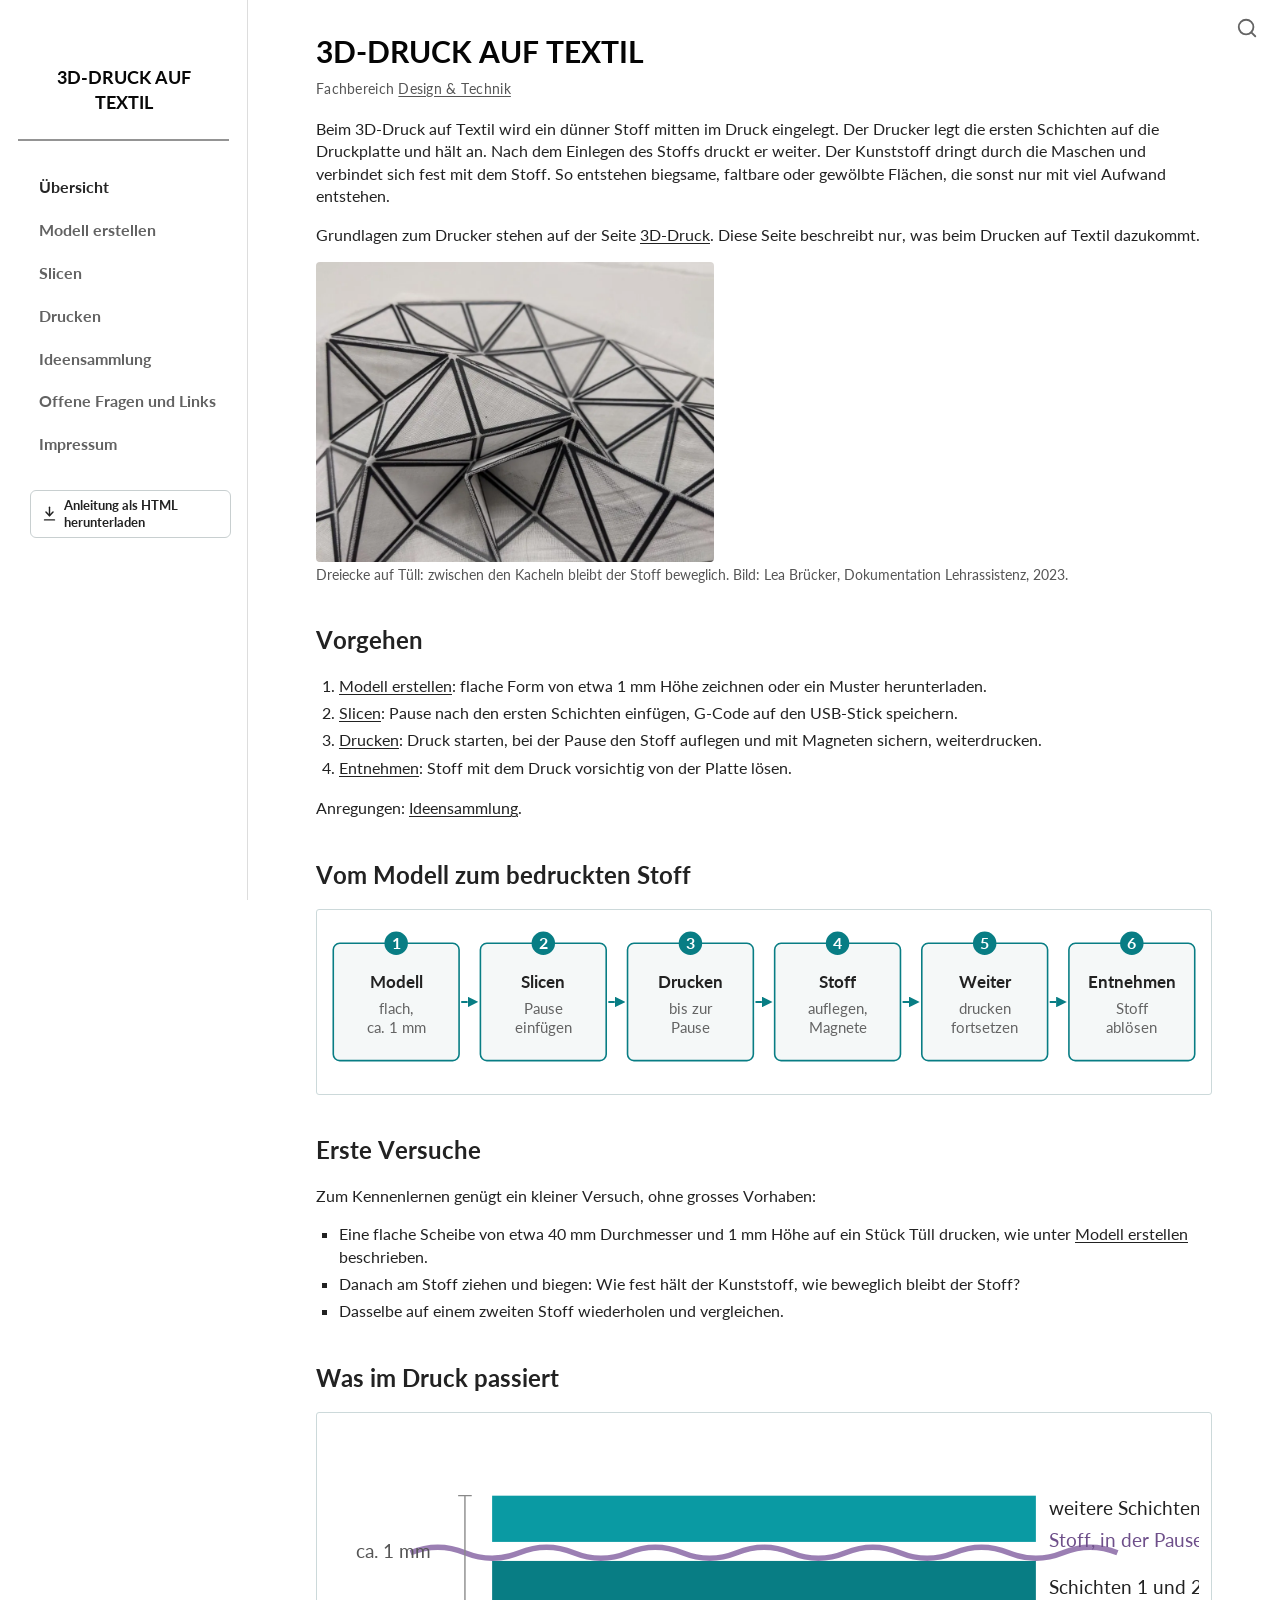
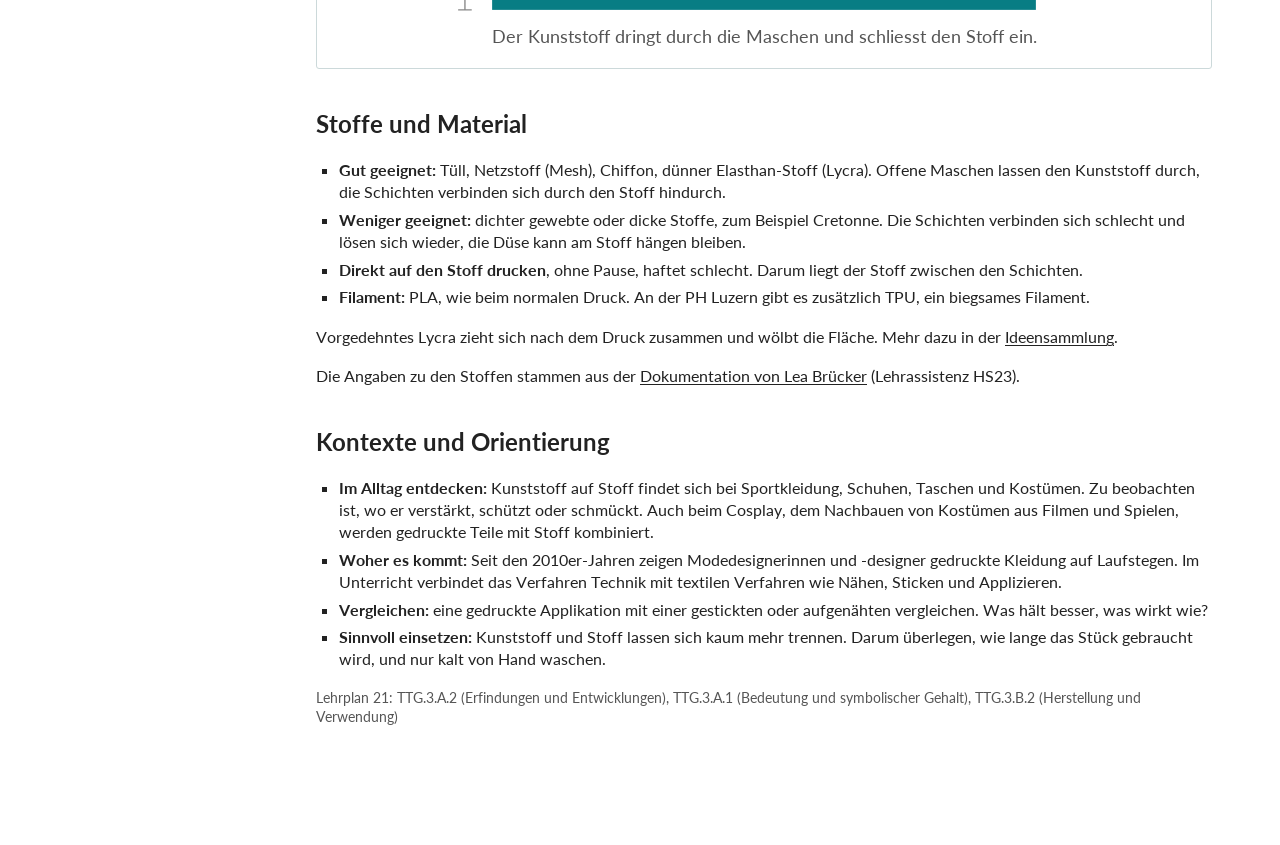
==== 3d-druck-textil.html @ 438ac4b8 "Begriffe nach Lehrplan 21 und Styleguide TTG Modellieren ist im Lehrplan ein Umformverfahren mit Ton" ====
<!DOCTYPE html>
<html lang="de-CH">
<head>
<meta charset="utf-8">
<meta name="viewport" content="width=device-width, initial-scale=1">
<title>3D-Druck auf Textil</title>
<link rel="icon" href="[data-uri]">
<style>@font-face{font-family:Lato;font-weight:400;font-style:normal;font-display:swap;src:url("[data-uri]") format("woff2")}
@font-face{font-family:Lato;font-weight:700 900;font-style:normal;font-display:swap;src:url("[data-uri]") format("woff2")}
/* 3D-Druck auf Textil - Gestaltung. Wird von build.py in 3d-druck-textil.html eingebettet. */

/* --- Grundlagen --- */
*, *::before, *::after { box-sizing: border-box; }
html {
  font-family: Lato, Arial, sans-serif;
  scroll-behavior: smooth;
}
body {
  margin: 0;
  font-size: 16px;
  line-height: 1.4;
  background: #fff;
  color: #222;
  display: flex;
  min-height: 100vh;
}
button { cursor: pointer; font: inherit; }
button, a, input { -webkit-tap-highlight-color: transparent; }
a:focus-visible, button:focus-visible, input:focus-visible,
pre:focus-visible, summary:focus-visible {
  outline: 2px solid #087d84;
  outline-offset: 4px;
}
[id] { scroll-margin-top: 24px; }
[hidden] { display: none !important; }

/* --- Navigation links --- */
.site-sidebar {
  width: 248px;
  flex: 0 0 248px;
  border-right: 1px solid #ddd;
  background: #fff;
  position: sticky;
  top: 0;
  align-self: flex-start;
  height: 100vh;
  overflow-y: auto;
}
.brand {
  margin: 0 18px;
  padding: 65px 10px 24px;
  border-bottom: 2px solid #949494;
  text-align: center;
}
.brand a {
  font-size: 18px;
  font-weight: 900;
  color: #080808;
  text-decoration: none;
}
.site-navigation { padding: 25px 24px 24px 39px; }
.site-navigation a {
  display: block;
  color: #626262;
  font-weight: 700;
  padding: 9px 0;
  text-decoration: none;
  line-height: 1.55;
}
.site-navigation a:hover { color: #000; }
.site-navigation a[aria-current='page'] { color: #252525; }

/* Unterseiten wie in der Vorlage eingerueckt */
.site-navigation a.sub { padding-left: 16px; }

/* Download der ganzen Anleitung, damit sie ohne Internet lesbar bleibt */
.download { padding: 0 16px 28px 30px; }
.download-link {
  display: inline-flex;
  align-items: center;
  gap: 6px;
  padding: 6px 10px;
  border: 1px solid #c8cfd0;
  border-radius: 6px;
  color: #222;
  font-size: 13px;
  font-weight: 700;
  line-height: 1.3;
  text-decoration: none;
}
.download-link svg { flex: none; }
.download-link:hover { border-color: #555; }

/* --- Hauptbereich --- */
.site-main { flex: 1; min-width: 0; }
.utility-bar { height: 0; position: relative; z-index: 10; }
.icon-button {
  display: flex;
  align-items: center;
  justify-content: center;
  border: 0;
  background: transparent;
  color: #646464;
  width: 42px;
  height: 42px;
}
.search-toggle { position: absolute; right: 12px; top: 7px; }
.mobile-menu { display: none; }
.bar-title { display: none; }
.article {
  max-width: 1280px;
  margin: 0 auto;
  padding: 33px 60px 80px;
}
.content-section { margin-bottom: 38px; }
.content-cell { min-width: 0; }
.content-cell + .content-cell { margin-top: 22px; }

/* --- Fliesstext --- */
.prose-content p { margin: 0 0 16px; line-height: 1.4; }
.prose-content p:last-child { margin-bottom: 0; }
.prose-content a {
  color: inherit;
  text-decoration: underline;
  text-underline-offset: 2px;
  overflow-wrap: anywhere;
}
.prose-content strong { font-weight: 700; }
.prose-content h1 {
  color: #050505;
  font-size: 30px;
  line-height: 1.25;
  font-weight: 900;
  text-transform: uppercase;
  margin: 0 0 20px;
}
.prose-content h1 a {
  font-size: 12px;
  display: inline-block;
  white-space: nowrap;
  vertical-align: baseline;
  letter-spacing: 0.02em;
  margin-left: 5px;
}
.prose-content h2 { font-size: 24px; font-weight: 700; margin: 26px 0 18px; }
.prose-content h3 { font-size: 20px; font-weight: 700; margin: 24px 0 16px; }
.prose-content ul { list-style: square; }
.prose-content ol { list-style: decimal; }
.prose-content ul, .prose-content ol { padding-left: 23px; margin: 8px 0 18px; }
.prose-content li { padding-left: 0; margin: 0 0 5px; }
.prose-content li p { margin: 0; }
.prose-content code { font-size: 0.94em; }
.prose-content dl { margin: 8px 0 18px; }
.prose-content dt { font-weight: 700; margin-top: 8px; }
.prose-content dd { margin: 2px 0 0; }
.prose-content br + br { display: none; }
.prose-content figure.gross { margin: 4px 0 18px; }
.prose-content figure.gross img { width: auto; max-width: 100%; max-height: 360px; border-radius: 4px; }
.prose-content figure.gross figcaption { font-size: 0.92em; margin-top: 6px; }
/* Beschriftete Fotos brauchen Breite, damit die Beschriftung lesbar bleibt */
.prose-content figure.gross.teile img { width: 100%; max-width: 640px; max-height: none; }
.prose-content figure.gross.hoch img { max-height: 560px; }
.begriffe { margin: 0 0 12px; }
.begriff { padding: 8px 0; border-top: 1px solid #e3e9ea; }
.begriff.mit-bild { display: grid; grid-template-columns: 120px 1fr; gap: 16px; align-items: center; }
.begriff img { width: auto; height: auto; max-width: 120px; max-height: 150px; justify-self: center; border-radius: 4px; }
.begriff strong { display: block; }
.bildquelle { font-size: 0.85em; color: #555; margin: 0 0 18px; }
.lp21 { font-size: 0.85em; color: #555; }
.prose-content figure.schritt { margin: 10px 0 8px; }
.prose-content figure.schritt img { width: auto; max-width: 100%; max-height: 300px; border-radius: 4px; }
.prose-content figure.schritt figcaption { font-size: 0.85em; color: #555; margin-top: 4px; }
.prose-content figure.anleitung img { width: 100%; max-height: none; }
.prose-content figure.bildpaar { display: grid; grid-template-columns: 1fr 1fr; gap: 12px; max-width: 640px; }
.prose-content figure.bildpaar img { width: 100%; height: 260px; max-height: none; object-fit: cover; }
.prose-content figure.bildpaar figcaption { grid-column: 1 / -1; }
.prose-content:has(h1) + * { margin-top: 20px; }
.content-section .prose-content { padding-inline: 8px; }

/* --- Bilder --- */
figure { margin: 0; }
figure img { display: block; width: 100%; height: auto; object-fit: contain; }
.image-gallery {
  display: grid;
  grid-template-columns: repeat(var(--columns), minmax(0, 1fr));
  gap: 20px;
  align-items: center;
}
.image-gallery .content-cell { margin: 0; }
.image-gallery figure img { max-height: 280px; }
.media-copy {
  display: grid;
  grid-template-columns: 1fr 2fr;
  gap: 24px;
  align-items: start;
}
.media-copy .content-cell + .content-cell { margin: 0; }
/* Verbindungen: kurze Beschriftungen mittig neben dem Bild */
.page-verbindungen .media-copy { align-items: center; }
.page-smart-textiles .media-copy:nth-child(2) img { max-width: 208px; }

/* --- Aufgaben (aufklappbar, natives details): sanfte Karten --- */
.lesson {
  border: 1px solid #dfdfdf;
  border-radius: 6px;
  margin: 12px 0;
  scroll-margin-top: 24px;
  transition: border-color 0.15s;
}
.lesson:hover { border-color: #087d84; }
.lesson:last-child { margin-bottom: 42px; }
.lesson-title {
  display: flex;
  align-items: center;
  gap: 12px;
  font: 700 21px/1.4 Lato, Arial, sans-serif;
  padding: 15px 20px;
  color: #090909;
  list-style: none;
}
.lesson-title::-webkit-details-marker { display: none; }
.lesson[open] > .lesson-title { border-bottom: 1px solid #ececec; }
.lesson-heading {
  display: flex;
  flex: 1;
  flex-wrap: wrap;
  align-items: center;
  gap: 8px 14px;
}
.lesson-icon {
  width: 20px;
  height: 20px;
  flex: none;
  color: #999;
  transition: transform 0.2s;
}
.lesson[open] > .lesson-title .lesson-icon { transform: rotate(180deg); }
.lesson-content { font-size: 16px; padding: 20px 20px 14px; }
.lesson-content p { margin-bottom: 16px; }
.lesson-content .content-cell { margin-top: 0; }
.lesson-content .content-cell + .content-cell { margin-top: 24px; }
.lesson-content figure { margin: 25px auto; max-width: 1050px; }

/* --- Suche --- */
.site-search {
  margin: 32px 60px;
  padding: 22px;
  border: 1px solid #b9b9b9;
  background: #fff;
}
.site-search label { display: block; font-weight: 700; margin-bottom: 10px; }
.site-search input {
  width: 100%;
  border: 1px solid #aaa;
  padding: 10px 12px;
  font: inherit;
}
.search-count {
  display: block;
  margin: 16px 0 5px;
  color: #666;
  font-size: 14px;
}
.site-search ul {
  list-style: none;
  padding: 0;
  margin: 0;
  max-height: 50vh;
  overflow: auto;
}
.site-search li a {
  display: flex;
  flex-direction: column;
  gap: 3px;
  padding: 12px 0;
  text-decoration: none;
  color: inherit;
  border-bottom: 1px solid #e1e1e1;
}
.site-search li strong { font-weight: 700; }
.site-search li span { font-size: 14px; color: #666; }

/* --- Video --- */
.video-block {
  aspect-ratio: 16/9;
  width: min(100%, 760px);
  border-radius: 6px;
  overflow: hidden;
}
.video-block iframe { width: 100%; height: 100%; border: 0; }
.video-load {
  display: flex;
  width: 100%;
  height: 100%;
  align-items: center;
  justify-content: center;
  flex-direction: column;
  gap: 14px;
  background: #fff;
  border: 1px solid #dfdfdf;
  border-radius: 6px;
  color: #646464;
  transition: border-color 0.15s;
}
.video-load:hover { border-color: #087d84; }
.video-load svg {
  box-sizing: content-box;
  width: 24px;
  height: 24px;
  padding: 18px;
  border-radius: 50%;
  background: #087d84;
  stroke: #fff;
  fill: #fff;
}
.video-load span { font-weight: 700; color: #222; }
.video-load small { color: #666; font-size: 14px; }
.video-load.mit-bild {
  background-image: linear-gradient(rgba(0, 0, 0, 0.45), rgba(0, 0, 0, 0.45)), var(--poster);
  background-size: cover;
  background-position: center;
  border-color: transparent;
}
.video-load.mit-bild span,
.video-load.mit-bild small { color: #fff; text-shadow: 0 1px 3px rgba(0, 0, 0, 0.8); }

/* --- Ablaufgrafik und Tabellen --- */
.diagram { overflow-x: auto; background: #fff; border: 1px solid #ccd9da; border-radius: 3px; padding: 12px; margin: 0 0 24px; }
.diagram svg { display: block; width: 100%; min-width: 600px; height: auto; }
.diagram:focus-visible { outline: 2px solid #087d84; outline-offset: 3px; }
.table-scroll { overflow-x: auto; margin: 8px 0 20px; }
.table-scroll:focus-visible { outline: 2px solid #087d84; outline-offset: 3px; }
.prose-content table { border-collapse: collapse; width: 100%; min-width: 620px; margin: 0; font-size: 15px; }
.prose-content th, .prose-content td { border: 1px solid #ccd9da; padding: 8px 10px; text-align: left; vertical-align: top; }
.prose-content th { background: #f5f8f8; }
.todo { background: #fff1b8; color: #4a3a00; padding: 1px 5px; border-radius: 3px; font-size: 0.94em; }

/* --- Regeln im Originalwortlaut: abgesetzter Kasten --- */
.regeln {
  margin: 8px 0 28px;
  padding: 22px 26px 16px;
  background: #f5f8f8;
  border: 1px solid #ccd9da;
  border-left: 6px solid #087d84;
  border-radius: 3px;
}
.regeln h2 { font-size: 20px; margin: 18px 0 8px; }
.regeln h2:first-child { margin-top: 0; }
.regeln ul { margin: 0 0 6px; }
.regeln li { margin-bottom: 9px; line-height: 1.5; }
/* Zeile unter der Startseiten-h1 (Fachbereich), ersetzt den Link in der Ueberschrift */
.prose-content .lead { font-size: 14px; color: #555; letter-spacing: 0.02em; margin: -12px 0 20px; }

/* --- Bebilderte Kurzanleitungen: ein Schritt aufs Mal --- */
.schritte { margin: 14px 0 26px; border: 1px solid #dde3e4; border-radius: 6px; overflow: hidden; background: #fff; }
.schritte-liste { list-style: none; margin: 0; padding: 0; }
.schritt-karte + .schritt-karte { border-top: 1px solid #dde3e4; }
.schritt-karte figure { display: flex; justify-content: center; background: #f2f2f2; }
.schritt-karte img { width: 100%; height: auto; max-height: 560px; object-fit: contain; }
.schritt-text { padding: 14px 18px 4px; min-height: 6.5em; line-height: 1.5; }
.schritt-text p { margin: 0 0 8px; }
.schritt-nr { color: #555; }
.schritt-nr strong { color: #222; }
.schritte kbd {
  display: inline-block;
  min-width: 1.7em;
  padding: 0 6px;
  font: 700 0.9em/1.55 Lato, Arial, sans-serif;
  text-align: center;
  color: #222;
  background: #fff;
  border: 1px solid #b5bdbe;
  border-bottom-width: 3px;
  border-radius: 5px;
  white-space: nowrap;
}
.schritte-steuerung { display: flex; align-items: center; gap: 8px; padding: 10px 12px; border-top: 1px solid #dde3e4; background: #f7f7f7; }
.schritte-steuerung button { min-height: 40px; padding: 6px 16px; border: 1px solid #aab3b4; border-radius: 6px; background: #fff; color: #222; font-weight: 700; }
.schritte-steuerung button:hover { border-color: #555; }
.schritte-steuerung button[aria-disabled='true'] { color: #8a8a8a; border-color: #d5d5d5; cursor: default; }
.schritte-punkte { flex: 1; display: flex; flex-wrap: wrap; justify-content: center; gap: 6px; }
.schritte-punkte i { width: 8px; height: 8px; border-radius: 50%; background: #c8cdce; }
.schritte-punkte i.aktiv { background: #222; }
.schritte .bildquelle { margin: 0; padding: 8px 12px 10px; border-top: 1px solid #dde3e4; }
@media (max-width: 480px) {
  .schritte-steuerung button { padding: 6px 11px; }
  /* «Schritt n von m» steht im Text, die Punkte haben hier keinen Platz */
  .schritte-punkte i { display: none; }
}

/* --- Sprungmarke --- */
.skip-link {
  position: fixed;
  top: -100px;
  left: 270px;
  z-index: 100;
  padding: 12px;
  background: #fff;
  border: 2px solid #087d84;
}
.skip-link:focus { top: 8px; }

/* --- Breite Bildschirme --- */
@media (min-width: 1600px) {
  .article { padding-left: 68px; padding-right: 68px; }
}
@media (max-width: 1000px) and (min-width: 768px) {
  .article { padding-left: 36px; padding-right: 36px; }
  .site-search { margin-left: 36px; margin-right: 36px; }
}

/* --- Mobil: Navigation als Overlay --- */
@media (max-width: 767px) {
  .site-sidebar {
    position: fixed;
    z-index: 40;
    left: 0;
    top: 0;
    transform: translateX(-100%);
    transition: transform 0.2s;
    box-shadow: 0 0 24px rgba(0, 0, 0, 0.18);
  }
  body.nav-open .site-sidebar { transform: none; }
  body.nav-open::after {
    content: '';
    position: fixed;
    inset: 0;
    z-index: 30;
    background: rgba(0, 0, 0, 0.35);
  }
  .utility-bar {
    height: 55px;
    position: sticky;
    top: 0;
    background: #fff;
    border-bottom: 1px solid #eee;
  }
  .mobile-menu { display: flex; position: absolute; left: 12px; top: 6px; }
  /* Seitenname in der Kopfleiste, damit man auf langen Seiten weiss, wo man ist */
  /* Angesprungene Abschnitte nicht unter der Kopfleiste verstecken */
  [id], .lesson { scroll-margin-top: 66px; }
  .bar-title { display: block; position: absolute; left: 62px; right: 62px; top: 0; line-height: 55px; text-align: center; font-weight: 700; color: #222; white-space: nowrap; overflow: hidden; text-overflow: ellipsis; }
  .article { padding: 20px 16px 48px; }
  .content-section { margin-bottom: 30px; }
  .content-section .prose-content { padding-inline: 0; }
  .prose-content h1 { font-size: 24px; margin-bottom: 14px; }
  .prose-content h2 { font-size: 21px; margin: 22px 0 12px; }
  .prose-content h3 { font-size: 18px; margin: 18px 0 10px; }
  .prose-content ul, .prose-content ol { padding-left: 20px; }
  .prose-content figure.schritt img { max-height: 220px; }
  .prose-content figure.gross img { max-height: 260px; }
  .begriff.mit-bild { grid-template-columns: 84px 1fr; gap: 12px; }
  .begriff img { max-width: 84px; max-height: 110px; }
  .lesson { margin: 8px 0; }
  .lesson:last-child { margin-bottom: 24px; }
  .lesson-title { font-size: 17px; padding: 12px 14px; }
  .lesson-content { padding: 14px 14px 10px; }
  .brand { padding-top: 36px; }
  .site-navigation { padding-top: 18px; }
  .image-gallery { grid-template-columns: repeat(2, minmax(0, 1fr)); gap: 16px; }
  .site-search { margin: 20px 22px; }
  .skip-link { left: 70px; }
}
@media (max-width: 600px) {
  .media-copy { grid-template-columns: 1fr; gap: 20px; }
  .media-copy img { max-width: 285px; }
  /* Tabellen auf dem Handy als gestapelte Karten statt seitlich scrollen */
  .table-scroll { overflow: visible; }
  .prose-content table, .prose-content tbody, .prose-content tr, .prose-content td, .prose-content tbody th { display: block; min-width: 0; width: auto; }
  .prose-content thead { display: none; }
  .prose-content tr { border: 1px solid #ccd9da; border-radius: 6px; margin-bottom: 10px; }
  .prose-content th, .prose-content td { border: 0; padding: 6px 12px; }
  .prose-content tbody th { background: #f5f8f8; border-radius: 6px 6px 0 0; }
  .prose-content td[data-label]::before { content: attr(data-label); display: block; font-size: 13px; font-weight: 700; color: #555; }
}

@media (prefers-reduced-motion: reduce) {
  html { scroll-behavior: auto; }
  *, *::before, *::after { animation: none !important; transition: none !important; }
}

/* --- Druck: alle Seiten hintereinander --- */
@media print {
  .site-sidebar, .utility-bar, .site-search,
  .skip-link { display: none !important; }
  .article { padding: 0; max-width: none; }
  .site-main { width: 100%; }
  .page[hidden] { display: block !important; }
  .lesson { break-inside: avoid; }
  .lesson-content { display: block !important; }
  .diagram svg { min-width: 0; }
  .prose-content table { min-width: 0; font-size: 12px; }
  .regeln { border: 1px solid #4a6b6e; border-left-width: 6px; }
  .schritt-karte[hidden] { display: block !important; }
  .schritt-karte { break-inside: avoid; }
  .schritte-steuerung { display: none !important; }
}

/* --- Beispielgalerie --- */
.galerie { display: grid; grid-template-columns: repeat(auto-fill, minmax(200px, 1fr)); gap: 20px; margin: 20px 0; }
.prose-content .galerie figure { margin: 0; }
.galerie img { width: 100%; height: auto; aspect-ratio: 1; object-fit: contain; background: #f3f3f3; border-radius: 4px; }
.galerie figcaption { font-size: 14px; color: #555; margin-top: 6px; }

/* --- Ideensammlung --- */
.prinzipien, .ideen { display: grid; grid-template-columns: repeat(auto-fill, minmax(230px, 1fr)); gap: 18px; margin: 4px 0 28px; }
.prinzip, .idee { border: 1px solid #dde3e4; border-radius: 6px; background: #fff; overflow: hidden; display: flex; flex-direction: column; }
.prinzip svg { display: block; width: 100%; height: auto; max-height: 190px; background: #f5f8f8; border-bottom: 1px solid #dde3e4; }
.prinzip .text, .idee .text { padding: 10px 14px 14px; }
.prinzip h3, .idee h3 { font-size: 1.02em; margin: 0 0 6px; }
.prinzip p, .idee p { margin: 0 0 8px; font-size: 0.95em; }
.idee img { display: block; width: 100%; height: auto; aspect-ratio: 4 / 3; object-fit: cover; border-bottom: 1px solid #dde3e4; }
.prose-content .steckbrief { list-style: none; margin: 0; padding: 0; display: flex; flex-wrap: wrap; gap: 5px; }
.prose-content .steckbrief li { font-size: 0.8em; background: #eef4f4; color: #2c4a4c; border-radius: 3px; padding: 2px 7px; margin: 0; }
.prose-content .steckbrief li::before { content: none; }
.themenfeld-hinweis { color: #555; font-size: 0.95em; margin: -6px 0 12px; }
.prose-content .idee .quelle { font-size: 0.72em; color: #666; margin: 4px 14px 0; line-height: 1.3; }
.prose-content .idee .quelle a { color: #555; }
</style>
</head>
<body>
<a href="#main" class="skip-link">Zum Inhalt springen</a>
<nav class="site-sidebar" aria-label="Hauptnavigation">
<div class="brand"><a href="#3d-druck-textil">3D-DRUCK AUF TEXTIL</a></div>
<div class="site-navigation"><a href="#3d-druck-textil">Übersicht</a><a href="#modell">Modell erstellen</a><a href="#slicen">Slicen</a><a href="#drucken">Drucken</a><a href="#ideen">Ideensammlung</a><a href="#fragen">Offene Fragen und Links</a><a href="#impressum">Impressum</a></div>
<div class="download"><a class="download-link" href="3d-druck-textil.html" download="3d-druck-textil.html"><svg class="" width="17" height="17" viewBox="0 0 24 24" fill="none" stroke="currentColor" stroke-width="2" stroke-linecap="round" stroke-linejoin="round" aria-hidden="true"><path d="M12 3v12"/><path d="m7 10 5 5 5-5"/><path d="M5 21h14"/></svg><span>Anleitung als HTML herunterladen</span></a></div>
</nav>
<div class="site-main">
<header class="utility-bar">
<button class="mobile-menu icon-button" aria-label="Navigation &ouml;ffnen"><svg class="" width="23" height="23" viewBox="0 0 24 24" fill="none" stroke="currentColor" stroke-width="2" stroke-linecap="round" stroke-linejoin="round" aria-hidden="true"><path d="M4 6h16M4 12h16M4 18h16"/></svg></button>
<span class="bar-title" aria-hidden="true"></span>
<button class="icon-button search-toggle" aria-label="Website durchsuchen" aria-expanded="false"><svg class="" width="22" height="22" viewBox="0 0 24 24" fill="none" stroke="currentColor" stroke-width="2" stroke-linecap="round" stroke-linejoin="round" aria-hidden="true"><circle cx="11" cy="11" r="8"/><path d="m21 21-4.3-4.3"/></svg></button>
</header>
<section class="site-search" aria-label="Website durchsuchen" hidden>
<label for="search-input">Website durchsuchen</label>
<input id="search-input" type="search" placeholder="Suchbegriff eingeben &hellip;">
<output class="search-count" hidden></output>
<ul hidden></ul>
</section>
<main id="main"><article class="page article page-3d-druck-textil" id="page-3d-druck-textil" data-slug="3d-druck-textil" data-label="Übersicht" data-page-title="3D-Druck auf Textil"><section class="content-section" id="kopf" data-title="" data-anchor="kopf"><div class="content-cell"><div class="prose-content"><h1>3D-Druck auf Textil</h1><p class="lead">Fachbereich <a href="https://sites.google.com/view/design-und-technik/home" rel="noopener noreferrer" target="_blank">Design &amp; Technik</a></p><p>Beim 3D-Druck auf Textil wird ein dünner Stoff mitten im Druck eingelegt. Der Drucker legt die ersten Schichten auf die Druckplatte und hält an. Nach dem Einlegen des Stoffs druckt er weiter. Der Kunststoff dringt durch die Maschen und verbindet sich fest mit dem Stoff. So entstehen biegsame, faltbare oder gewölbte Flächen, die sonst nur mit viel Aufwand entstehen.</p><p>Grundlagen zum Drucker stehen auf der Seite <a href="https://ljuokr.github.io/3d-druck/3d-druck.html" rel="noopener noreferrer" target="_blank">3D-Druck</a>. Diese Seite beschreibt nur, was beim Drucken auf Textil dazukommt.</p><figure class="schritt"><img src="[data-uri]" alt="Schwarze gedruckte Dreiecke auf weissem Tüll, die Fläche wölbt und faltet sich zwischen den Dreiecken" width="1000" height="754" loading="lazy"><figcaption>Dreiecke auf Tüll: zwischen den Kacheln bleibt der Stoff beweglich. Bild: Lea Brücker, Dokumentation Lehrassistenz, 2023.</figcaption></figure></div></div></section><section class="content-section" id="vorgehen" data-title="Vorgehen" data-anchor="vorgehen"><div class="content-cell"><div class="prose-content"><h2>Vorgehen</h2><ol><li><a href="#modell">Modell erstellen</a>: flache Form von etwa 1 mm Höhe zeichnen oder ein Muster herunterladen.</li><li><a href="#slicen">Slicen</a>: Pause nach den ersten Schichten einfügen, G-Code auf den USB-Stick speichern.</li><li><a href="#drucken">Drucken</a>: Druck starten, bei der Pause den Stoff auflegen und mit Magneten sichern, weiterdrucken.</li><li><a href="#drucken/entnehmen">Entnehmen</a>: Stoff mit dem Druck vorsichtig von der Platte lösen.</li></ol><p>Anregungen: <a href="#ideen">Ideensammlung</a>.</p></div></div></section><section class="content-section" id="ablauf" data-title="Vom Modell zum bedruckten Stoff" data-anchor="ablauf"><div class="content-cell"><div class="prose-content"><h2>Vom Modell zum bedruckten Stoff</h2><div class="diagram" tabindex="0" role="region" aria-label="Ablaufgrafik, bei Bedarf seitlich verschiebbar"><svg xmlns="http://www.w3.org/2000/svg" viewBox="0 0 816 150" role="img" aria-labelledby="ab-t ab-d" font-family="Lato, Arial, sans-serif" fill="#222"><title id="ab-t">Vom Modell zum bedruckten Stoff</title><desc id="ab-d">Schritt 1 flaches Modell erstellen. Schritt 2 slicen und eine Pause nach den ersten Schichten einfügen. Schritt 3 drucken bis zur Pause. Schritt 4 Stoff auflegen und mit Magneten sichern. Schritt 5 weiterdrucken. Schritt 6 entnehmen.</desc><defs><marker id="ab-p" viewBox="0 0 10 10" refX="0" refY="5" markerWidth="10" markerHeight="10" markerUnits="userSpaceOnUse" orient="auto"><path d="M0,0 L10,5 L0,10 z" fill="#087d84"/></marker></defs><rect x="4" y="20" width="118" height="110" rx="6" fill="#f5f8f8" stroke="#087d84" stroke-width="1.5"/><circle cx="63.0" cy="20" r="11" fill="#087d84"/><text x="63.0" y="25" font-size="15" font-weight="bold" fill="#fff" text-anchor="middle">1</text><text x="63.0" y="62" font-size="16" font-weight="bold" text-anchor="middle">Modell</text><text x="63.0" y="86" font-size="14" fill="#646464" text-anchor="middle">flach,</text><text x="63.0" y="104" font-size="14" fill="#646464" text-anchor="middle">ca. 1 mm</text><path d="M124,75 L130,75" stroke="#087d84" stroke-width="2" marker-end="url(#ab-p)"/><rect x="142" y="20" width="118" height="110" rx="6" fill="#f5f8f8" stroke="#087d84" stroke-width="1.5"/><circle cx="201.0" cy="20" r="11" fill="#087d84"/><text x="201.0" y="25" font-size="15" font-weight="bold" fill="#fff" text-anchor="middle">2</text><text x="201.0" y="62" font-size="16" font-weight="bold" text-anchor="middle">Slicen</text><text x="201.0" y="86" font-size="14" fill="#646464" text-anchor="middle">Pause</text><text x="201.0" y="104" font-size="14" fill="#646464" text-anchor="middle">einfügen</text><path d="M262,75 L268,75" stroke="#087d84" stroke-width="2" marker-end="url(#ab-p)"/><rect x="280" y="20" width="118" height="110" rx="6" fill="#f5f8f8" stroke="#087d84" stroke-width="1.5"/><circle cx="339.0" cy="20" r="11" fill="#087d84"/><text x="339.0" y="25" font-size="15" font-weight="bold" fill="#fff" text-anchor="middle">3</text><text x="339.0" y="62" font-size="16" font-weight="bold" text-anchor="middle">Drucken</text><text x="339.0" y="86" font-size="14" fill="#646464" text-anchor="middle">bis zur</text><text x="339.0" y="104" font-size="14" fill="#646464" text-anchor="middle">Pause</text><path d="M400,75 L406,75" stroke="#087d84" stroke-width="2" marker-end="url(#ab-p)"/><rect x="418" y="20" width="118" height="110" rx="6" fill="#f5f8f8" stroke="#087d84" stroke-width="1.5"/><circle cx="477.0" cy="20" r="11" fill="#087d84"/><text x="477.0" y="25" font-size="15" font-weight="bold" fill="#fff" text-anchor="middle">4</text><text x="477.0" y="62" font-size="16" font-weight="bold" text-anchor="middle">Stoff</text><text x="477.0" y="86" font-size="14" fill="#646464" text-anchor="middle">auflegen,</text><text x="477.0" y="104" font-size="14" fill="#646464" text-anchor="middle">Magnete</text><path d="M538,75 L544,75" stroke="#087d84" stroke-width="2" marker-end="url(#ab-p)"/><rect x="556" y="20" width="118" height="110" rx="6" fill="#f5f8f8" stroke="#087d84" stroke-width="1.5"/><circle cx="615.0" cy="20" r="11" fill="#087d84"/><text x="615.0" y="25" font-size="15" font-weight="bold" fill="#fff" text-anchor="middle">5</text><text x="615.0" y="62" font-size="16" font-weight="bold" text-anchor="middle">Weiter</text><text x="615.0" y="86" font-size="14" fill="#646464" text-anchor="middle">drucken</text><text x="615.0" y="104" font-size="14" fill="#646464" text-anchor="middle">fortsetzen</text><path d="M676,75 L682,75" stroke="#087d84" stroke-width="2" marker-end="url(#ab-p)"/><rect x="694" y="20" width="118" height="110" rx="6" fill="#f5f8f8" stroke="#087d84" stroke-width="1.5"/><circle cx="753.0" cy="20" r="11" fill="#087d84"/><text x="753.0" y="25" font-size="15" font-weight="bold" fill="#fff" text-anchor="middle">6</text><text x="753.0" y="62" font-size="16" font-weight="bold" text-anchor="middle">Entnehmen</text><text x="753.0" y="86" font-size="14" fill="#646464" text-anchor="middle">Stoff</text><text x="753.0" y="104" font-size="14" fill="#646464" text-anchor="middle">ablösen</text></svg></div></div></div></section><section class="content-section" id="erste-versuche" data-title="Erste Versuche" data-anchor="erste-versuche"><div class="content-cell"><div class="prose-content"><h2>Erste Versuche</h2><p>Zum Kennenlernen genügt ein kleiner Versuch, ohne grosses Vorhaben:</p><ul><li>Eine flache Scheibe von etwa 40 mm Durchmesser und 1 mm Höhe auf ein Stück Tüll drucken, wie unter <a href="#modell">Modell erstellen</a> beschrieben.</li><li>Danach am Stoff ziehen und biegen: Wie fest hält der Kunststoff, wie beweglich bleibt der Stoff?</li><li>Dasselbe auf einem zweiten Stoff wiederholen und vergleichen.</li></ul></div></div></section><section class="content-section" id="prinzip" data-title="Was im Druck passiert" data-anchor="prinzip"><div class="content-cell"><div class="prose-content"><h2>Was im Druck passiert</h2><div class="diagram" tabindex="0" role="region" aria-label="Querschnitt, bei Bedarf seitlich verschiebbar"><svg xmlns="http://www.w3.org/2000/svg" viewBox="0 0 640 170" role="img" aria-labelledby="qs-t qs-d" font-family="Lato, Arial, sans-serif" fill="#222"><title id="qs-t">Stoff zwischen den Schichten</title><desc id="qs-d">Querschnitt durch einen Druck von 1 mm Höhe: unten zwei Schichten, dann die Pause, in der der Stoff aufgelegt wird, darüber die restlichen Schichten. Der Kunststoff dringt durch die Maschen und schliesst den Stoff ein.</desc>
<rect x="120" y="100" width="400" height="36" fill="#087d84"/><text x="530" y="124" font-size="14">Schichten 1 und 2</text>
<path d="M60,94 q20,-8 40,0 t40,0 t40,0 t40,0 t40,0 t40,0 t40,0 t40,0 t40,0 t40,0 t40,0 t40,0 t40,0" fill="none" stroke="#9b7fb3" stroke-width="4"/><text x="530" y="90" font-size="14" fill="#6e4f8a">Stoff, in der Pause aufgelegt</text>
<rect x="120" y="52" width="400" height="34" fill="#0a9aa3"/><text x="530" y="66" font-size="14">weitere Schichten</text>
<path d="M100,52 v84" stroke="#888" stroke-width="1"/><path d="M95,52 h10 M95,136 h10" stroke="#888"/><text x="20" y="98" font-size="14" fill="#555">ca. 1 mm</text>
<text x="120" y="160" font-size="13" fill="#555">Der Kunststoff dringt durch die Maschen und schliesst den Stoff ein.</text></svg></div></div></div></section><section class="content-section" id="material" data-title="Stoffe und Material" data-anchor="material"><div class="content-cell"><div class="prose-content"><h2>Stoffe und Material</h2><ul><li><strong>Gut geeignet:</strong> Tüll, Netzstoff (Mesh), Chiffon, dünner Elasthan-Stoff (Lycra). Offene Maschen lassen den Kunststoff durch, die Schichten verbinden sich durch den Stoff hindurch.</li><li><strong>Weniger geeignet:</strong> dichter gewebte oder dicke Stoffe, zum Beispiel Cretonne. Die Schichten verbinden sich schlecht und lösen sich wieder, die Düse kann am Stoff hängen bleiben.</li><li><strong>Direkt auf den Stoff drucken</strong>, ohne Pause, haftet schlecht. Darum liegt der Stoff zwischen den Schichten.</li><li><strong>Filament:</strong> PLA, wie beim normalen Druck. An der PH Luzern gibt es zusätzlich TPU, ein biegsames Filament.</li></ul><p>Vorgedehntes Lycra zieht sich nach dem Druck zusammen und wölbt die Fläche. Mehr dazu in der <a href="#ideen">Ideensammlung</a>.</p><p>Die Angaben zu den Stoffen stammen aus der <a href="https://drive.google.com/file/d/1qJZXGnQHLDoV__Qm8bweZ2Ga-LbctGaJ/view?usp=drive_link" rel="noopener noreferrer" target="_blank">Dokumentation von Lea Brücker</a> (Lehrassistenz HS23).</p></div></div></section><section class="content-section" id="kontext" data-title="Kontexte und Orientierung" data-anchor="kontext"><div class="content-cell"><div class="prose-content"><h2>Kontexte und Orientierung</h2><ul><li><strong>Im Alltag entdecken:</strong> Kunststoff auf Stoff findet sich bei Sportkleidung, Schuhen, Taschen und Kostümen. Zu beobachten ist, wo er verstärkt, schützt oder schmückt. Auch beim Cosplay, dem Nachbauen von Kostümen aus Filmen und Spielen, werden gedruckte Teile mit Stoff kombiniert.</li><li><strong>Woher es kommt:</strong> Seit den 2010er-Jahren zeigen Modedesignerinnen und -designer gedruckte Kleidung auf Laufstegen. Im Unterricht verbindet das Verfahren Technik mit textilen Verfahren wie Nähen, Sticken und Applizieren.</li><li><strong>Vergleichen:</strong> eine gedruckte Applikation mit einer gestickten oder aufgenähten vergleichen. Was hält besser, was wirkt wie?</li><li><strong>Sinnvoll einsetzen:</strong> Kunststoff und Stoff lassen sich kaum mehr trennen. Darum überlegen, wie lange das Stück gebraucht wird, und nur kalt von Hand waschen.</li></ul><p class="lp21">Lehrplan 21: TTG.3.A.2 (Erfindungen und Entwicklungen), TTG.3.A.1 (Bedeutung und symbolischer Gehalt), TTG.3.B.2 (Herstellung und Verwendung)</p></div></div></section></article><article class="page article page-modell" id="page-modell" data-slug="modell" data-label="Modell erstellen" data-page-title="Modell erstellen" hidden><section class="content-section" id="kopf-modell" data-title="" data-anchor="kopf-modell"><div class="content-cell"><div class="prose-content"><h1>Modell erstellen</h1><p>Für den Druck auf Textil genügen flache Formen. Wichtig ist die Höhe: etwa 1 mm, damit unter und über dem Stoff je einige Schichten liegen.</p></div></div></section><section class="content-section" id="tinkercad" data-title="Mit Tinkercad" data-anchor="tinkercad"><div class="content-cell"><div class="prose-content"><h2>Mit Tinkercad</h2><ol><li>In <a href="https://www.tinkercad.com/" rel="noopener noreferrer" target="_blank">Tinkercad</a> einen einfachen Körper von 1 mm Höhe und etwa 40 mm Durchmesser erstellen. Einstieg: <a href="https://www.tinkercad.com/learn" rel="noopener noreferrer" target="_blank">Tutorials</a> (die ersten 16 unter «3D-Entwürfe», je etwa 1 Minute, englisch) und die Seite <a href="https://ljuokr.github.io/3d-druck/3d-druck.html#modellieren" rel="noopener noreferrer" target="_blank">Modell erstellen</a> der 3D-Druck-Anleitung.</li><li>Über «Exportieren» als <strong>.STL</strong> speichern.</li></ol><figure class="schritt"><img src="[data-uri]" alt="Tinkercad: flacher blauer Achteck-Körper, die Höhe ist auf 1.00 mm eingestellt" width="900" height="432" loading="lazy"><figcaption>Flacher Körper in Tinkercad, Höhe 1 mm. Bild: Lea Brücker, Dokumentation Lehrassistenz, 2023.</figcaption></figure></div></div></section><section class="content-section" id="svg" data-title="Direkt aus einer Zeichnung" data-anchor="svg"><div class="content-cell"><div class="prose-content"><h2>Direkt aus einer Zeichnung</h2><p>Eine SVG-Datei lässt sich direkt in PrusaSlicer importieren, die Höhe wird dort festgelegt. Muster lassen sich so zum Beispiel im <a href="https://vektortool.app/" rel="noopener noreferrer" target="_blank">Vektortool</a> zeichnen.</p></div></div></section><section class="content-section" id="muster" data-title="Fertige Muster" data-anchor="muster"><div class="content-cell"><div class="prose-content"><h2>Fertige Muster</h2><p><a href="https://www.printables.com/model/650479-tessellation-patterns-on-fabric" rel="noopener noreferrer" target="_blank">Tessellation Patterns on Fabric</a> auf Printables: fertige STL-Dateien mit Kachelmustern für den Druck auf Stoff.</p></div></div></section></article><article class="page article page-slicen" id="page-slicen" data-slug="slicen" data-label="Slicen" data-page-title="Slicen" hidden><section class="content-section" id="kopf-slicen" data-title="" data-anchor="kopf-slicen"><div class="content-cell"><div class="prose-content"><h1>Slicen</h1><p>Damit der Stoff eingelegt werden kann, braucht der Druck eine Pause. Sie wird in PrusaSlicer eingefügt.</p></div></div></section><section class="content-section" id="installieren" data-title="PrusaSlicer einrichten" data-anchor="installieren"><div class="content-cell"><div class="prose-content"><h2>PrusaSlicer einrichten</h2><ol><li><a href="https://www.prusa3d.com/p/prusaslicer/" rel="noopener noreferrer" target="_blank">PrusaSlicer herunterladen</a> und installieren.</li><li>Beim ersten Start öffnet sich der Konfigurationsassistent. Dort den Drucker der eigenen Hochschule auswählen:<ul><li><strong>PHBern:</strong> Original Prusa MINI &amp; MINI+ Input Shaper, Düse 0,4 mm</li><li><strong>PH Luzern:</strong> Prusa CORE One, Düse 0,4 mm und 0,6 mm (beide hinzufügen)</li></ul></li><li>Als Filament «Generic PLA» wählen.</li></ol><p>Später lassen sich Drucker über «Konfiguration» › «Konfigurationsassistent» ergänzen.</p></div></div></section><section class="content-section" id="pause" data-title="Pause einfügen" data-anchor="pause"><div class="content-cell"><div class="prose-content"><h2>Pause einfügen</h2><ol><li>STL-Datei auf die Druckplatte ziehen oder über «Datei» › «Importieren» öffnen. Bei Bedarf die Grösse anpassen.</li><li>Prüfen: Drucker der eigenen Hochschule (PHBern: «Original Prusa MINI &amp; MINI+ Input Shaper», PH Luzern: CORE One mit der Düse vom Aufkleber), Filament «Generic PLA».</li><li>«Jetzt slicen» klicken. PrusaSlicer wechselt in die Vorschau.</li><li>Merkregel: nach der zweiten Schicht pausieren. Dazu den rechten Schichtregler auf die dritte Schicht ziehen, die Pause kommt vor dieser Schicht. Bei 0,20 mm Schichthöhe zeigt der Regler 0,60 mm, wie im Bild. Mit der 0,6-mm-Düse der CORE One sind die Schichten dicker: das Modell dann etwas höher machen, etwa 1,5 mm, damit über dem Stoff genug Schichten liegen.</li><li>Mit einem Rechtsklick auf das Plus beim Regler «Pause hinzufügen» wählen.</li><li>«G-Code exportieren» und auf den USB-Stick speichern.</li></ol><figure class="schritt"><img src="[data-uri]" alt="PrusaSlicer-Vorschau mit einem roten Achteck auf der Druckplatte, rechts der Schichtregler bei 0.60 mm, im Kontextmenü ist «Pause hinzufügen» markiert" width="900" height="807" loading="lazy"><figcaption>Rechtsklick am Schichtregler: «Pause hinzufügen». Bild: Lea Brücker, Dokumentation Lehrassistenz, 2023.</figcaption></figure></div></div></section><section class="content-section" id="infill" data-title="Muster mit Füllung und Umfängen" data-anchor="infill"><div class="content-cell"><div class="prose-content"><h2>Muster mit Füllung und Umfängen</h2><p>Aus derselben STL-Datei entstehen sehr unterschiedliche Flächen, je nachdem, wie Füllung und Umfänge eingestellt sind. Die Einstellungen stehen unter «Druckeinstellungen» › «Schichten und Umfänge».</p><ul><li>Damit die Füllung sichtbar wird, oben und unten 0 massive Schichten einstellen (horizontale Konturhüllen).</li><li>Füllmuster und Fülldichte verändern das Aussehen, zum Beispiel Dreiecke oder konzentrische Linien mit 15 %.</li><li>Die Anzahl Umfänge bestimmt, ob die Form einen festen Rand hat.</li></ul><figure class="schritt"><img src="[data-uri]" alt="PrusaSlicer, Horizontale Konturhüllen: massive Schichten oben 0 und unten 0" width="1280" height="235" loading="lazy"><figcaption>Massive Schichten oben und unten auf 0. Bild: Lea Brücker, Dokumentation Lehrassistenz, 2023.</figcaption></figure><figure class="schritt"><img src="[data-uri]" alt="Blaue Dreiecke auf Tüll in vier Varianten: voll gefüllt, nur Umfang, Dreiecksfüllung, konzentrische Füllung, darunter die Parameter" width="800" height="949" loading="lazy"><figcaption>Vier Varianten aus derselben Datei, darunter die Einstellungen. Bild: Lea Brücker, Dokumentation Lehrassistenz, 2023.</figcaption></figure></div></div></section></article><article class="page article page-drucken" id="page-drucken" data-slug="drucken" data-label="Drucken" data-page-title="Drucken" hidden><section class="content-section" id="kopf-drucken" data-title="" data-anchor="kopf-drucken"><div class="content-cell"><div class="prose-content"><h1>Drucken</h1><p>Gedruckt wird auf der Prusa MINI+ (PHBern) oder der Prusa CORE One (PH Luzern). An der CORE One zum Einlegen des Stoffs die Tür öffnen und danach wieder schliessen. Ablauf am Drucker. Allgemeines zum Drucken steht auf der Seite <a href="https://ljuokr.github.io/3d-druck/3d-druck.html#drucken" rel="noopener noreferrer" target="_blank">Drucken</a> der 3D-Druck-Anleitung.</p><figure class="schritt"><img src="[data-uri]" alt="Prusa MINI+ mit nummerierten Teilen, unter anderem 4 Drehknopf, 6 Hauptschalter, 7 USB-Anschluss, 16 Filamentspule" width="900" height="678" loading="lazy"><figcaption>Prusa MINI+: (4) Drehknopf, (6) Hauptschalter, (7) USB-Anschluss, (16) Filamentspule. Bild: Handbuch Prusa MINI+, S. 12, Prusa Research a.s.</figcaption></figure></div></div></section><details class="lesson" id="vorbereiten" data-title="1. Vorbereiten und starten" data-anchor="vorbereiten">
<summary class="lesson-title"><span class="lesson-heading"><span>1. Vorbereiten und starten</span></span><svg class="lesson-icon" width="20" height="20" viewBox="0 0 24 24" fill="none" stroke="currentColor" stroke-width="2" stroke-linecap="round" stroke-linejoin="round" aria-hidden="true"><path d="m6 9 6 6 6-6"/></svg></summary>
<div class="lesson-content"><div class="content-cell"><div class="prose-content"><ol><li>Drucker einschalten, Druckplatte kontrollieren, Filament prüfen.</li><li>Stoff vorbereiten: ein Stück, das rundum einige Zentimeter grösser ist als der Druck. Bei Lycra den Stoff vorher dehnen, falls sich die Fläche wölben soll. Gedehnten Stoff festzuhalten ist schwierig: Gedruckte Clips, die über die Kante der Druckplatte greifen, halten ihn.</li><li>USB-Stick einstecken, Datei wählen, Druck starten.</li></ol></div></div></div></details><details class="lesson" id="pause-druck" data-title="2. Stoff einlegen" data-anchor="pause-druck">
<summary class="lesson-title"><span class="lesson-heading"><span>2. Stoff einlegen</span></span><svg class="lesson-icon" width="20" height="20" viewBox="0 0 24 24" fill="none" stroke="currentColor" stroke-width="2" stroke-linecap="round" stroke-linejoin="round" aria-hidden="true"><path d="m6 9 6 6 6-6"/></svg></summary>
<div class="lesson-content"><div class="content-cell"><div class="prose-content"><ol><li>Der Drucker hält nach den ersten Schichten an und fährt den Druckkopf zur Seite.</li><li>Vorsicht: Düse und Druckplatte sind heiss. Die Düse nicht berühren, den Stoff nur am Rand anfassen.</li><li>Stoff glatt und straff über den Druck legen.</li><li>Mit Neodym-Magneten am Rand der Druckplatte sichern. Die Magnete ausserhalb der Druckfläche setzen, damit die Düse nicht anstösst. In der Volksschule setzt die Lehrperson die Magnete und zählt sie nach Gebrauch.</li><li>Am Drucker den Druck fortsetzen.</li></ol><figure class="schritt"><img src="[data-uri]" alt="Prusa MINI+ druckt rote Rautenmuster auf hellen Tüll, der Stoff ist mit Magneten auf der Platte gehalten, am Display der Hinweis Filament nach Gebrauch entladen" width="1000" height="670" loading="lazy"><figcaption>Tüll mit Magneten gesichert, der Druck läuft weiter. Bild: Lea Brücker, Dokumentation Lehrassistenz, 2023.</figcaption></figure></div></div></div></details><details class="lesson" id="entnehmen" data-title="3. Entnehmen" data-anchor="entnehmen">
<summary class="lesson-title"><span class="lesson-heading"><span>3. Entnehmen</span></span><svg class="lesson-icon" width="20" height="20" viewBox="0 0 24 24" fill="none" stroke="currentColor" stroke-width="2" stroke-linecap="round" stroke-linejoin="round" aria-hidden="true"><path d="m6 9 6 6 6-6"/></svg></summary>
<div class="lesson-content"><div class="content-cell"><div class="prose-content"><ol><li>Den Druck fertig laufen und die Druckplatte abkühlen lassen.</li><li>Magnete entfernen.</li><li>Druckblech abnehmen und leicht biegen, dann den Stoff mit dem Druck vorsichtig ablösen.</li></ol></div></div></div></details><details class="lesson" id="aufraeumen" data-title="4. Aufräumen" data-anchor="aufraeumen">
<summary class="lesson-title"><span class="lesson-heading"><span>4. Aufräumen</span></span><svg class="lesson-icon" width="20" height="20" viewBox="0 0 24 24" fill="none" stroke="currentColor" stroke-width="2" stroke-linecap="round" stroke-linejoin="round" aria-hidden="true"><path d="m6 9 6 6 6-6"/></svg></summary>
<div class="lesson-content"><div class="content-cell"><div class="prose-content"><ol><li>Magnete zurücklegen, Stoffreste entsorgen.</li><li>Filament nach Gebrauch entladen, wenn es am Drucker so angeschrieben ist.</li></ol></div></div></div></details><section class="content-section" id="tipps" data-title="Fehlerbehebung" data-anchor="tipps"><div class="content-cell"><div class="prose-content"><h2>Fehlerbehebung</h2><ul><li><strong>Stoff löst sich vom Druck:</strong> Maschen zu dicht oder zu wenige Schichten über dem Stoff. Offeneren Stoff verwenden oder das Modell etwas höher machen.</li><li><strong>Düse bleibt am Stoff hängen:</strong> Stoff zu dick oder nicht straff. Dünneren Stoff verwenden und straffer befestigen.</li><li><strong>Fläche wellt sich:</strong> Stoff war beim Einlegen nicht glatt. Stoff glatt auflegen und straff sichern.</li></ul></div></div></section></article><article class="page article page-ideen" id="page-ideen" data-slug="ideen" data-label="Ideensammlung" data-page-title="Ideensammlung 3D-Druck auf Textil" hidden><section class="content-section" id="kopf-ideen" data-title="" data-anchor="kopf-ideen"><div class="content-cell"><div class="prose-content"><h1>Ideensammlung</h1><p>Geordnet nach Themenfeldern des Lehrplans 21 (TTG), dazu eine Gruppe für Muster und Versuche. Der Steckbrief nennt Zyklus, ungefähren Aufwand und das Prinzip. Aufwand «kurz»: ein einfaches Teil ist in einer Doppellektion gestaltet und hergestellt. «Mittel»: braucht mehrere Doppellektionen, mehrere Teile oder Versuche. Ein Teil der Beispiele ist mit TPU gedruckt, einem biegsamen Filament, das es an der PH Luzern gibt. Mit PLA gelingen sie ebenfalls, werden aber steifer.</p><p>Die Ideen sind Ausgangspunkte für den eigenen Gestaltungs- bzw. Designprozess. Die Links unter den Bildern führen zur Dokumentation der jeweiligen Arbeit.</p><p><strong>Grundsatz:</strong> Der 3D-Drucker ergänzt den Unterricht im Textilen und Technischen Gestalten, er ist kein eigenes Kursthema. Im Zentrum steht die gestalterische Aufgabe. Die Maschine kommt dort zum Einsatz, wo sie ihr dient, oft zusammen mit handwerklichen Verfahren und anderen Materialien.</p></div></div></section><section class="content-section" id="prinzipien" data-title="Was der Druck auf Textil gut kann" data-anchor="prinzipien"><div class="content-cell"><div class="prose-content"><h2>Was der Druck auf Textil gut kann</h2><div class="prinzipien"><div class="prinzip" id="p-kacheln"><svg xmlns="http://www.w3.org/2000/svg" viewBox="0 0 260 150" role="img" aria-labelledby="p-kacheln-g-t p-kacheln-g-d" font-family="Lato, Arial, sans-serif" fill="#222"><title id="p-kacheln-g-t">Kacheln mit Abstand</title><desc id="p-kacheln-g-d">Oben flach: Kacheln mit schmalen Abständen auf einem Stoffstreifen. Unten derselbe Streifen, an den Abständen geknickt.</desc><rect x="30" y="34" width="34" height="10" fill="#087d84"/><rect x="72" y="34" width="34" height="10" fill="#087d84"/><rect x="114" y="34" width="34" height="10" fill="#087d84"/><rect x="156" y="34" width="34" height="10" fill="#087d84"/><rect x="198" y="34" width="34" height="10" fill="#087d84"/><path d="M24,46 h214" stroke="#9b7fb3" stroke-width="3"/><path d="M40,120 l34,-22 l8,0 l34,22 l8,0 l34,-22 l8,0 l34,22" fill="none" stroke="#087d84" stroke-width="9" stroke-linejoin="round"/><text x="30" y="140" font-size="12">im Abstand bleibt der Stoff beweglich</text></svg><div class="text"><h3>Kacheln mit Abstand</h3><p>Feste Kacheln mit schmalen Fugen ergeben eine Fläche, die sich biegen und falten lässt. Die Breite der Fuge bestimmt, wie weit sie sich knickt.</p></div></div><div class="prinzip" id="p-vordehnen"><svg xmlns="http://www.w3.org/2000/svg" viewBox="0 0 260 150" role="img" aria-labelledby="p-vordehnen-g-t p-vordehnen-g-d" font-family="Lato, Arial, sans-serif" fill="#222"><title id="p-vordehnen-g-t">Vordehnen</title><desc id="p-vordehnen-g-d">Links ein gedehnter Stoff mit Pfeilen nach aussen, rechts nach dem Loslassen eine gewölbte Kuppel.</desc><path d="M20,60 h100" stroke="#9b7fb3" stroke-width="3"/><rect x="45" y="50" width="50" height="8" fill="#087d84"/><path d="M28,72 l-12,0 m4,-4 l-4,4 l4,4 M112,72 l12,0 m-4,-4 l4,4 l-4,4" stroke="#555" stroke-width="2" fill="none"/><text x="34" y="96" font-size="12">gedehnt bedruckt</text><path d="M150,100 q50,-70 100,0" fill="none" stroke="#9b7fb3" stroke-width="3"/><path d="M168,80 q32,-40 64,0" fill="none" stroke="#087d84" stroke-width="7"/><text x="160" y="124" font-size="12">losgelassen: Wölbung</text></svg><div class="text"><h3>Vordehnen</h3><p>Wird elastischer Stoff (Lycra) gedehnt eingespannt und bedruckt, zieht er sich nach dem Lösen zusammen. Der Druck hält dagegen, die Fläche wölbt sich zur Schale oder rollt sich ein.</p></div></div><div class="prinzip" id="p-fuellung"><svg xmlns="http://www.w3.org/2000/svg" viewBox="0 0 260 150" role="img" aria-labelledby="p-fuellung-g-t p-fuellung-g-d" font-family="Lato, Arial, sans-serif" fill="#222"><title id="p-fuellung-g-t">Füllung als Muster</title><desc id="p-fuellung-g-d">Ein Dreieck, nur mit Umfang und sichtbarer Dreiecksfüllung, ohne massive Schichten oben und unten.</desc><path d="M130,20 L220,130 L40,130 Z" fill="none" stroke="#087d84" stroke-width="5"/><g stroke="#087d84" stroke-width="2"><path d="M70,110 h120 M85,92 h90 M100,74 h60 M70,110 L130,38 M190,110 L130,38 M100,130 L145,74 M160,130 L115,74"/></g></svg><div class="text"><h3>Füllung als Muster</h3><p>Ohne massive Schichten oben und unten bleibt die Füllung sichtbar. Füllmuster, Dichte und Umfänge werden so zu Gestaltungselementen (Form, Oberfläche).</p></div></div></div></div></div></section><section class="content-section" id="feld-mode" data-title="Mode/Bekleidung" data-anchor="feld-mode"><div class="content-cell"><div class="prose-content"><h2>Mode/Bekleidung</h2><div class="ideen"><article class="idee"><img src="[data-uri]" alt="Schwarze Sternornamente aus Kunststoff auf Tüll, gespannt in einem Holz-Stickrahmen" width="720" height="540" loading="lazy"><p class="quelle">Foto und Dokumentation: <a href="https://class.textile-academy.org/2026/ipek-kuscu/assignments/week06/" rel="noopener noreferrer" target="_blank">Ipek Kuscu</a>, Fabricademy, <span>CC BY-NC laut Quelle</span></p><div class="text"><h3>Ornamente, Schmuck und Applikationen</h3><p>Muster aus der eigenen Kultur oder Geschichte auf Tüll drucken. Ausgeschnitten und an eine Kette gehängt wird daraus Schmuck, aufgenäht eine Applikation auf Kleidung oder Taschen, im Stickrahmen ein Bild. Der Tüll bleibt zwischen den Linien fast unsichtbar. PLA wird ab etwa 55 °C weich: nur kalt von Hand waschen, nicht in den Tumbler, nicht bügeln.</p><p><strong>Aufgabe:</strong> Ein Muster entwerfen, das etwas über die eigene Familie, den Ort oder eine Tradition erzählt, und es als Schmuck oder Applikation tragen.</p><ul class="steckbrief" aria-label="Steckbrief"><li>Zyklus 2 und 3</li><li>Aufwand: kurz</li><li>Prinzip: Kacheln mit Abstand, Füllung als Muster</li></ul></div></article><article class="idee"><img src="[data-uri]" alt="Dichtes Feld beiger Schuppen aus Kunststoff auf schimmerndem Organza" width="720" height="540" loading="lazy"><p class="quelle">Foto und Dokumentation: <a href="https://class.textile-academy.org/2025/gabriella-arnadottir/assignments/week06/" rel="noopener noreferrer" target="_blank">Gabríella Kamí Árnadóttir</a>, Fabricademy, <span>CC BY-NC laut Quelle</span></p><div class="text"><h3>Schuppen für Kostüme</h3><p>Viele kleine Schuppen auf Organza oder Tüll ergeben eine bewegliche Fläche für Drachen, Fische oder Ritterrüstungen im Theater.</p><p><strong>Aufgabe:</strong> Für ein Kostüm eine Oberfläche entwickeln, die sich bewegt wie Haut oder Rüstung.</p><ul class="steckbrief" aria-label="Steckbrief"><li>Zyklus 2 und 3</li><li>Aufwand: mittel</li><li>Prinzip: Kacheln mit Abstand</li></ul></div></article></div></div></div></section><section class="content-section" id="feld-bau" data-title="Bau/Wohnbereich" data-anchor="feld-bau"><div class="content-cell"><div class="prose-content"><h2>Bau/Wohnbereich</h2><div class="ideen"><article class="idee"><img src="[data-uri]" alt="Blütenornament auf hautfarbenem Lycra, das sich zu einer flachen Schale gewölbt hat" width="720" height="540" loading="lazy"><p class="quelle">Foto und Dokumentation: <a href="https://class.textile-academy.org/2026/carlotta-premazzi/assignments/week06/" rel="noopener noreferrer" target="_blank">Carlotta Premazzi</a>, Fabricademy, <span>CC BY-NC laut Quelle</span></p><div class="text"><h3>Schale aus vorgedehntem Stoff</h3><p>Lycra gedehnt einspannen, ein Ornament aufdrucken, lösen: die Fläche wölbt sich von selbst zur Schale. Im Bild mit TPU gedruckt, mit PLA wird sie steifer.</p><p><strong>Aufgabe:</strong> Herausfinden, wie stark sich ein Stoff wölbt, und daraus ein Gefäss für Kleinigkeiten gestalten.</p><ul class="steckbrief" aria-label="Steckbrief"><li>Zyklus 3</li><li>Aufwand: mittel</li><li>Prinzip: Vordehnen</li></ul></div></article><article class="idee"><img src="[data-uri]" alt="Graue quadratische Kacheln auf Lycra, die Fläche hat sich plastisch zwischen den Kacheln zusammengezogen" width="720" height="540" loading="lazy"><p class="quelle">Foto und Dokumentation: <a href="https://class.textile-academy.org/2023/ieva-dautartaite/assignments/week07/" rel="noopener noreferrer" target="_blank">Ieva Marija Dautartaitė</a>, Fabricademy, <span>CC BY-NC laut Quelle</span></p><div class="text"><h3>Faltfläche</h3><p>Quadratische Kacheln auf vorgedehnten Stoff drucken: beim Lösen faltet sich die Fläche zwischen den Kacheln. Ausgangspunkt für Leuchten, Raumteiler oder Wandobjekte.</p><p><strong>Aufgabe:</strong> Eine Fläche entwickeln, die sich zusammenfalten lässt, zum Beispiel für eine Leuchte oder einen Raumteiler.</p><ul class="steckbrief" aria-label="Steckbrief"><li>Zyklus 3</li><li>Aufwand: mittel</li><li>Prinzip: Kacheln mit Abstand, Vordehnen</li></ul></div></article></div></div></div></section><section class="content-section" id="feld-experimente" data-title="Muster und Versuche" data-anchor="feld-experimente"><div class="content-cell"><div class="prose-content"><h2>Muster und Versuche</h2><div class="ideen"><article class="idee"><img src="[data-uri]" alt="Pinke Truchet-Kacheln, gedruckt auf weinroten Samt und auf Lycra" width="720" height="540" loading="lazy"><p class="quelle">Foto und Dokumentation: <a href="https://class.textile-academy.org/2020/loes.bogers/assignments/week08/" rel="noopener noreferrer" target="_blank">Loes Bogers</a>, Fabricademy, <span>CC BY-NC laut Quelle</span></p><div class="text"><h3>Musterkarte</h3><p>Truchet-Kacheln (einfache Kacheln, die sich gedreht zu immer neuen Mustern fügen) oder andere Rapportmuster auf verschiedene Stoffe und in verschiedenen Farben drucken und vergleichen. Mit wenigen Grundkacheln entstehen viele Muster. Die Musterkarte hilft bei der Wahl für das eigene Vorhaben.</p><p><strong>Aufgabe:</strong> Mit einer Musterkarte herausfinden, welches Muster sich am meisten biegt oder am besten wirkt.</p><ul class="steckbrief" aria-label="Steckbrief"><li>Zyklus 2 und 3</li><li>Aufwand: kurz</li><li>Prinzip: Füllung als Muster</li></ul></div></article></div></div></div></section><section class="content-section" id="weiter" data-title="Weitere Quellen" data-anchor="weiter"><div class="content-cell"><div class="prose-content"><h2>Weitere Quellen</h2><p>Anleitungen und Beispiele stehen unter <a href="#fragen/links">Offene Fragen und Links</a>.</p></div></div></section></article><article class="page article page-fragen" id="page-fragen" data-slug="fragen" data-label="Offene Fragen und Links" data-page-title="Offene Fragen und Links" hidden><section class="content-section" id="fragen" data-title="Offene Fragen" data-anchor="fragen"><div class="content-cell"><div class="prose-content"><h1>Offene Fragen und Links</h1><p>Zum Drucken auf Textil gibt es noch viel zu entdecken. Mögliche Fragen für eigene Versuche:</p><ul><li>Welche Druckeinstellungen eignen sich am besten?</li><li>Welche Stoffe eignen sich?</li><li>Welche Anwendungen gibt es für die entstandenen Flächen?</li><li>Lassen sich so Siebdrucksiebe herstellen?</li><li>Welche Origami-Strukturen oder Objekte lassen sich mit dem Verfahren umsetzen?</li></ul><h2>Versuche aus der Dokumentation</h2><p>Lea Brücker hat in ihrer <a href="https://drive.google.com/file/d/1qJZXGnQHLDoV__Qm8bweZ2Ga-LbctGaJ/view?usp=drive_link" rel="noopener noreferrer" target="_blank">Dokumentation</a> weitere Versuche beschrieben:</p><ul><li><strong>Einstieg:</strong> eine einfache Form in Tinkercad zeichnen und im Slicer nur Füllung und Umfänge verändern. So entstehen aus einem Modell ganz verschiedene Muster.</li><li><strong>Origami-Faltungen</strong> wie Miura-Ori: Die Flächen werden als flache Körper gezeichnet, die Faltlinien bleiben als Zwischenräume frei.</li><li><strong>Stoffe verbinden:</strong> mehrere Pausen setzen und zwischen zwei Stofflagen je eine Filamentschicht drucken. Mit jeder Stofflage wird das Druckbild unruhiger, die Höhe der Düse lässt sich während des Drucks nachstellen.</li><li><strong>Fäden statt Stoff:</strong> über die Druckplatte gespannte Fäden. Die Düse kann sie wegschieben, darum die Höhe der Düse deutlich anheben.</li></ul></div></div></section><section class="content-section" id="links" data-title="Links" data-anchor="links"><div class="content-cell"><div class="prose-content"><h2>Links</h2><ul><li><a href="https://blog.prusa3d.com/de/wie-man-t-shirts-bedruckt_55588/" rel="noopener noreferrer" target="_blank">Prusa: Wie man T-Shirts bedruckt</a> (deutsch): direkter Druck auf Textil mit Druckpause und Einstellungen</li><li><a href="https://www.instructables.com/How-to-3D-Print-on-Tulle-Fabric/" rel="noopener noreferrer" target="_blank">How to 3D Print on Tulle Fabric</a> (englisch): Schmuck auf Tüll, Schritt für Schritt</li><li><a href="https://class.textile-academy.org/2023/ieva-dautartaite/assignments/week07/" rel="noopener noreferrer" target="_blank">Ieva Marija Dautartaitė, Fabricademy</a> (englisch): Vergleich PLA und TPU auf Lycra und Tüll, Origami-Muster</li><li><a href="https://class.textile-academy.org/2026/carlotta-premazzi/assignments/week06/" rel="noopener noreferrer" target="_blank">Carlotta Premazzi, Fabricademy</a> (englisch): TPU auf vorgedehntem Lycra, gelungene und missglückte Versuche</li><li><a href="https://class.textile-academy.org/2026/claire-jouanchicot/assignments/week06/" rel="noopener noreferrer" target="_blank">Claire Jouanchicot, Fabricademy</a> (englisch): Pause in PrusaSlicer, Tüll mit Klammern gespannt, Moiré mit zwei Lagen</li><li><a href="https://fabacademy.org/2020/labs/kamplintfort/students/kais-alila/assignments/week18" rel="noopener noreferrer" target="_blank">Kais Alila, Fab Academy</a> (englisch): Drachenschuppen auf Tüll, Stopp nach zwei Schichten</li><li><a href="https://www.printables.com/model/650479-tessellation-patterns-on-fabric" rel="noopener noreferrer" target="_blank">Tessellation Patterns on Fabric</a> (Printables): fertige Kachelmuster als STL</li><li><a href="https://kaizen3dprints.com/" rel="noopener noreferrer" target="_blank">Kaizen 3D Prints</a></li></ul></div></div></section></article><article class="page article page-impressum" id="page-impressum" data-slug="impressum" data-label="Impressum" data-page-title="Impressum" hidden><section class="content-section" id="impressum" data-title="Impressum" data-anchor="impressum"><div class="content-cell"><div class="prose-content"><h1>Impressum</h1><p>Grundlage ist die <a href="https://drive.google.com/file/d/1qJZXGnQHLDoV__Qm8bweZ2Ga-LbctGaJ/view?usp=drive_link" rel="noopener noreferrer" target="_blank">Dokumentation von Lea Brücker</a> aus ihrer Lehrassistenz im Herbstsemester 2023. Sie hat die Grundlagenarbeit geleistet, die diese Seite erst möglich gemacht hat. Fragen und Rückmeldungen an <a href="mailto:lukas.jordi@phbern.ch">lukas.jordi@phbern.ch</a> (PHBern) oder <a href="mailto:lukas.jordi@phlu.ch">lukas.jordi@phlu.ch</a> (PH Luzern).</p><p>Lukas Jordi, in Co-Autorschaft mit Claude Opus 5.5 (KI-Modell von Anthropic). Stand Oktober 2026.</p><p><a href="https://creativecommons.org/licenses/by-nc-sa/4.0/deed.de" rel="license noopener noreferrer" target="_blank"><img src="[data-uri]" alt="Lizenz Creative Commons BY-NC-SA 4.0" width="134" height="47"></a></p><p>Die Seite steht unter der Lizenz Creative Commons BY-NC-SA 4.0. Ausgenommen sind Fotos Dritter, ihre Lizenz steht jeweils unter dem Bild.</p></div></div></section></article></main>
</div>
<script>
const pages = [...document.querySelectorAll('.page')];
const navLinks = [...document.querySelectorAll('.site-navigation a')];
const body = document.body;

function show(slug, anchor) {
  const page = pages.find(p => p.dataset.slug === slug) || pages[0];
  const changed = page.hidden;
  pages.forEach(p => { p.hidden = p !== page; });
  navLinks.forEach(a => a.setAttribute('aria-current', a.hash.slice(1).split('/')[0] === page.dataset.slug ? 'page' : 'false'));
  document.title = page.dataset.pageTitle;
  document.querySelector('.bar-title').textContent = page.dataset.label;
  body.classList.remove('nav-open');
  // Seitenwechsel springt direkt, sonst laufen zwei Smooth-Scrolls gegeneinander.
  if (!anchor) { window.scrollTo({ top: 0, behavior: 'instant' }); return; }
  const target = page.querySelector('#' + CSS.escape(anchor));
  if (!target) return;
  const lesson = target.closest('details');
  if (lesson) lesson.open = true;
  requestAnimationFrame(() => target.scrollIntoView({ block: 'start', behavior: changed ? 'instant' : 'smooth' }));
}

function route() {
  const [slug, anchor] = decodeURIComponent(location.hash.slice(1)).split('/');
  show(slug, anchor);
}
addEventListener('hashchange', route);
route();

// Navigation mobil
document.querySelector('.mobile-menu').onclick = () => body.classList.toggle('nav-open');

// Suche ueber die Abschnitte, die ohnehin schon im Dokument stehen
const search = document.querySelector('.site-search');
const field = document.getElementById('search-input');
const count = document.querySelector('.search-count');
const list = document.querySelector('.site-search ul');
const sections = pages.flatMap(p => [...p.querySelectorAll('[data-anchor]')].map(s => ({
  node: s, page: p, text: (s.dataset.title + ' ' + s.textContent).toLocaleLowerCase('de')
})));

document.querySelector('.search-toggle').onclick = function () {
  const open = search.hidden;
  search.hidden = !open;
  this.setAttribute('aria-expanded', open);
  this.setAttribute('aria-label', open ? 'Suche schliessen' : 'Website durchsuchen');
  this.innerHTML = open ? '<svg class="" width="22" height="22" viewBox="0 0 24 24" fill="none" stroke="currentColor" stroke-width="2" stroke-linecap="round" stroke-linejoin="round" aria-hidden="true"><path d="M18 6 6 18M6 6l12 12"/></svg>' : '<svg class="" width="22" height="22" viewBox="0 0 24 24" fill="none" stroke="currentColor" stroke-width="2" stroke-linecap="round" stroke-linejoin="round" aria-hidden="true"><circle cx="11" cy="11" r="8"/><path d="m21 21-4.3-4.3"/></svg>';
  if (open) field.focus();
};
field.oninput = () => {
  const term = field.value.toLocaleLowerCase('de').trim();
  count.hidden = list.hidden = !term;
  list.textContent = '';
  if (!term) return;
  const hits = sections.filter(s => s.text.includes(term));
  count.textContent = hits.length + ' Treffer';
  for (const hit of hits) {
    const li = document.createElement('li');
    const a = document.createElement('a');
    a.href = '#' + hit.page.dataset.slug + '/' + hit.node.dataset.anchor;
    a.innerHTML = '<strong></strong><span></span>';
    a.firstChild.textContent = hit.node.dataset.title || hit.page.dataset.pageTitle;
    a.lastChild.textContent = hit.page.dataset.label;
    a.onclick = () => { search.hidden = true; field.value = ''; };
    li.append(a);
    list.append(li);
  }
};
field.onkeydown = e => { if (e.key === 'Escape') document.querySelector('.search-toggle').click(); };

// Video erst auf Klick laden
document.addEventListener('click', e => {
  const button = e.target.closest('.video-load');
  if (!button) return;
  const frame = document.createElement('iframe');
  frame.src = button.dataset.src;
  frame.title = button.dataset.title;
  frame.allow = 'fullscreen';
  frame.allowFullscreen = true;
  button.replaceWith(frame);
});

// Bebilderte Kurzanleitungen: ein Schritt aufs Mal, von Hand oder abgespielt
document.querySelectorAll('.schritte').forEach(box => {
  const items = [...box.querySelectorAll('.schritt-karte')];
  const bar = box.querySelector('.schritte-steuerung');
  const back = bar.querySelector('.schritt-zurueck');
  const next = bar.querySelector('.schritt-weiter');
  const play = bar.querySelector('.schritt-abspielen');
  const dots = bar.querySelector('.schritte-punkte');
  dots.innerHTML = items.map(() => '<i></i>').join('');
  let cur = 0, timer = null;
  const go = i => {
    cur = (i + items.length) % items.length;
    items.forEach((li, k) => { li.hidden = k !== cur; });
    [...dots.children].forEach((d, k) => d.classList.toggle('aktiv', k === cur));
    back.setAttribute('aria-disabled', cur === 0);
    next.textContent = cur === items.length - 1 ? 'Von vorn' : 'Weiter';
  };
  const stop = () => { clearInterval(timer); timer = null; play.textContent = 'Abspielen'; };
  back.onclick = () => { stop(); if (cur > 0) go(cur - 1); };
  next.onclick = () => { stop(); go(cur + 1); };
  play.onclick = () => {
    if (timer) return stop();
    play.textContent = 'Anhalten';
    if (cur === items.length - 1) go(0);
    timer = setInterval(() => (cur === items.length - 1 ? stop() : go(cur + 1)), 3500);
  };
  box.addEventListener('keydown', e => {
    if (e.key === 'ArrowRight') next.click();
    if (e.key === 'ArrowLeft') back.click();
  });
  bar.hidden = false;
  go(0);
});

// Beim Drucken alles aufklappen
addEventListener('beforeprint', () => document.querySelectorAll('details').forEach(d => d.open = true));
</script>
</body>
</html>
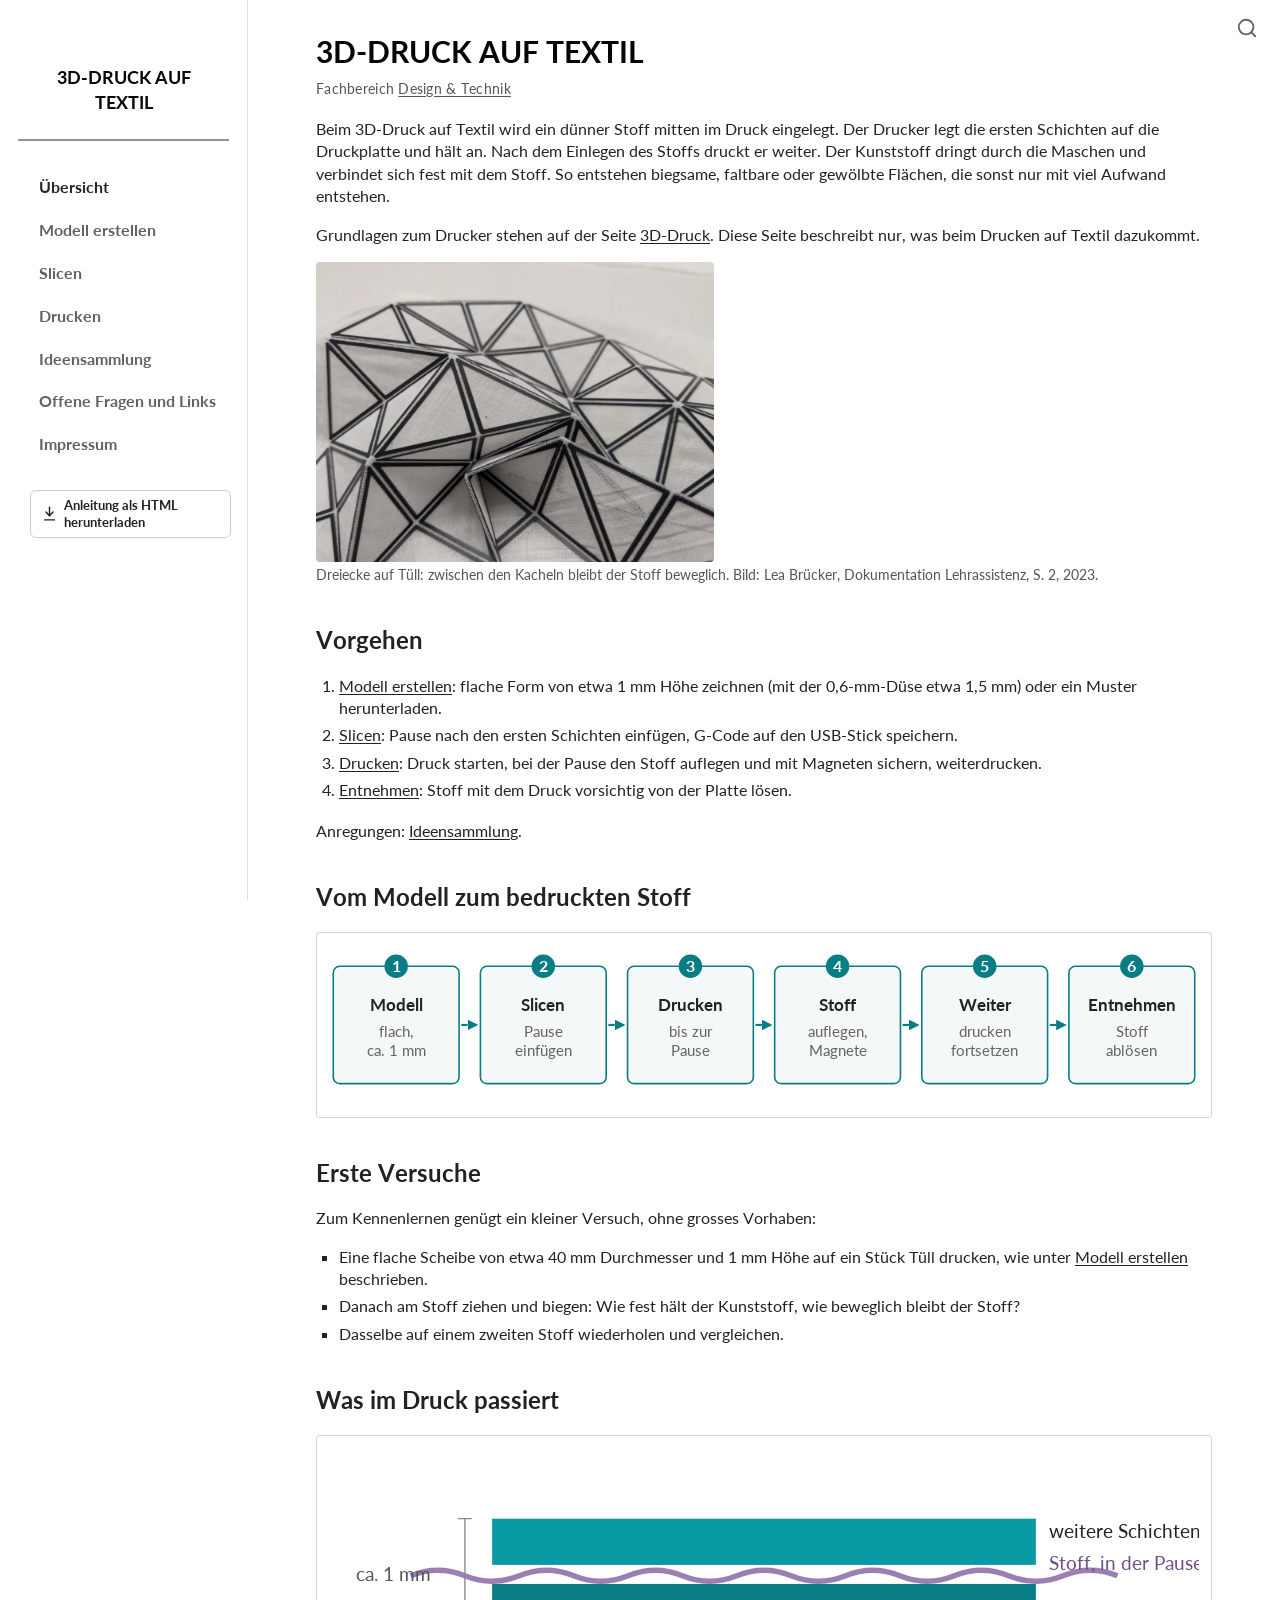
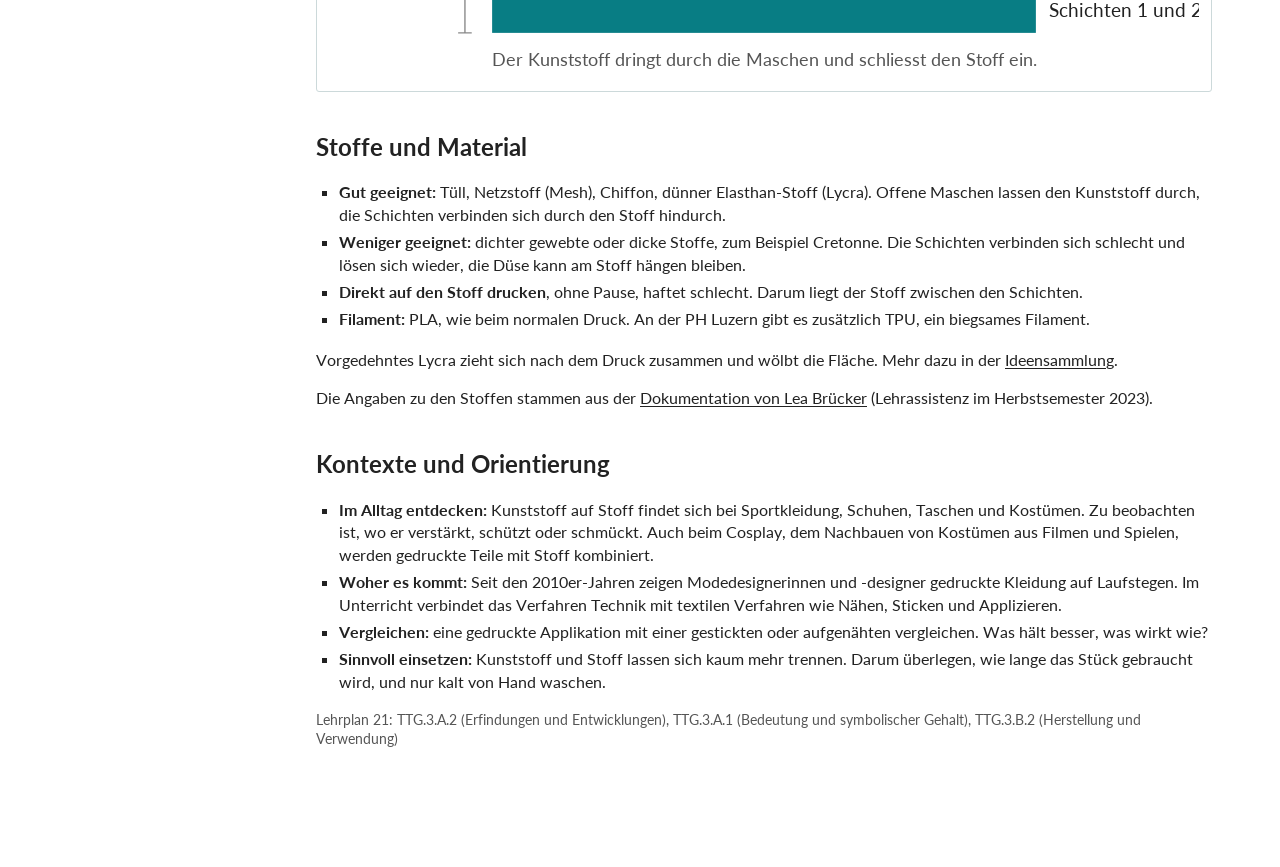
==== commit 90f676b2: "Empfehlungen der Stufen A und B des Lukas-Agents umgesetzt Belege ergänzt (PLA über 60 °C, FAT32 lau" ====
--- a/3d-druck-textil.html
+++ b/3d-druck-textil.html
@@ -5,8 +5,8 @@
 <meta name="viewport" content="width=device-width, initial-scale=1">
 <title>3D-Druck auf Textil</title>
 <link rel="icon" href="[data-uri]">
-<style>@font-face{font-family:Lato;font-weight:400;font-style:normal;font-display:swap;src:url("[data-uri]") format("woff2")}
-@font-face{font-family:Lato;font-weight:700 900;font-style:normal;font-display:swap;src:url("[data-uri]") format("woff2")}
+<style>@font-face{font-family:Lato;font-weight:400;font-style:normal;font-display:swap;src:url("[data-uri]") format("woff2")}
+@font-face{font-family:Lato;font-weight:700 900;font-style:normal;font-display:swap;src:url("[data-uri]") format("woff2")}
 /* 3D-Druck auf Textil - Gestaltung. Wird von build.py in 3d-druck-textil.html eingebettet. */
 
 /* --- Grundlagen --- */
@@ -537,20 +537,20 @@
 <output class="search-count" hidden></output>
 <ul hidden></ul>
 </section>
-<main id="main"><article class="page article page-3d-druck-textil" id="page-3d-druck-textil" data-slug="3d-druck-textil" data-label="Übersicht" data-page-title="3D-Druck auf Textil"><section class="content-section" id="kopf" data-title="" data-anchor="kopf"><div class="content-cell"><div class="prose-content"><h1>3D-Druck auf Textil</h1><p class="lead">Fachbereich <a href="https://sites.google.com/view/design-und-technik/home" rel="noopener noreferrer" target="_blank">Design &amp; Technik</a></p><p>Beim 3D-Druck auf Textil wird ein dünner Stoff mitten im Druck eingelegt. Der Drucker legt die ersten Schichten auf die Druckplatte und hält an. Nach dem Einlegen des Stoffs druckt er weiter. Der Kunststoff dringt durch die Maschen und verbindet sich fest mit dem Stoff. So entstehen biegsame, faltbare oder gewölbte Flächen, die sonst nur mit viel Aufwand entstehen.</p><p>Grundlagen zum Drucker stehen auf der Seite <a href="https://ljuokr.github.io/3d-druck/3d-druck.html" rel="noopener noreferrer" target="_blank">3D-Druck</a>. Diese Seite beschreibt nur, was beim Drucken auf Textil dazukommt.</p><figure class="schritt"><img src="[data-uri]" alt="Schwarze gedruckte Dreiecke auf weissem Tüll, die Fläche wölbt und faltet sich zwischen den Dreiecken" width="1000" height="754" loading="lazy"><figcaption>Dreiecke auf Tüll: zwischen den Kacheln bleibt der Stoff beweglich. Bild: Lea Brücker, Dokumentation Lehrassistenz, 2023.</figcaption></figure></div></div></section><section class="content-section" id="vorgehen" data-title="Vorgehen" data-anchor="vorgehen"><div class="content-cell"><div class="prose-content"><h2>Vorgehen</h2><ol><li><a href="#modell">Modell erstellen</a>: flache Form von etwa 1 mm Höhe zeichnen oder ein Muster herunterladen.</li><li><a href="#slicen">Slicen</a>: Pause nach den ersten Schichten einfügen, G-Code auf den USB-Stick speichern.</li><li><a href="#drucken">Drucken</a>: Druck starten, bei der Pause den Stoff auflegen und mit Magneten sichern, weiterdrucken.</li><li><a href="#drucken/entnehmen">Entnehmen</a>: Stoff mit dem Druck vorsichtig von der Platte lösen.</li></ol><p>Anregungen: <a href="#ideen">Ideensammlung</a>.</p></div></div></section><section class="content-section" id="ablauf" data-title="Vom Modell zum bedruckten Stoff" data-anchor="ablauf"><div class="content-cell"><div class="prose-content"><h2>Vom Modell zum bedruckten Stoff</h2><div class="diagram" tabindex="0" role="region" aria-label="Ablaufgrafik, bei Bedarf seitlich verschiebbar"><svg xmlns="http://www.w3.org/2000/svg" viewBox="0 0 816 150" role="img" aria-labelledby="ab-t ab-d" font-family="Lato, Arial, sans-serif" fill="#222"><title id="ab-t">Vom Modell zum bedruckten Stoff</title><desc id="ab-d">Schritt 1 flaches Modell erstellen. Schritt 2 slicen und eine Pause nach den ersten Schichten einfügen. Schritt 3 drucken bis zur Pause. Schritt 4 Stoff auflegen und mit Magneten sichern. Schritt 5 weiterdrucken. Schritt 6 entnehmen.</desc><defs><marker id="ab-p" viewBox="0 0 10 10" refX="0" refY="5" markerWidth="10" markerHeight="10" markerUnits="userSpaceOnUse" orient="auto"><path d="M0,0 L10,5 L0,10 z" fill="#087d84"/></marker></defs><rect x="4" y="20" width="118" height="110" rx="6" fill="#f5f8f8" stroke="#087d84" stroke-width="1.5"/><circle cx="63.0" cy="20" r="11" fill="#087d84"/><text x="63.0" y="25" font-size="15" font-weight="bold" fill="#fff" text-anchor="middle">1</text><text x="63.0" y="62" font-size="16" font-weight="bold" text-anchor="middle">Modell</text><text x="63.0" y="86" font-size="14" fill="#646464" text-anchor="middle">flach,</text><text x="63.0" y="104" font-size="14" fill="#646464" text-anchor="middle">ca. 1 mm</text><path d="M124,75 L130,75" stroke="#087d84" stroke-width="2" marker-end="url(#ab-p)"/><rect x="142" y="20" width="118" height="110" rx="6" fill="#f5f8f8" stroke="#087d84" stroke-width="1.5"/><circle cx="201.0" cy="20" r="11" fill="#087d84"/><text x="201.0" y="25" font-size="15" font-weight="bold" fill="#fff" text-anchor="middle">2</text><text x="201.0" y="62" font-size="16" font-weight="bold" text-anchor="middle">Slicen</text><text x="201.0" y="86" font-size="14" fill="#646464" text-anchor="middle">Pause</text><text x="201.0" y="104" font-size="14" fill="#646464" text-anchor="middle">einfügen</text><path d="M262,75 L268,75" stroke="#087d84" stroke-width="2" marker-end="url(#ab-p)"/><rect x="280" y="20" width="118" height="110" rx="6" fill="#f5f8f8" stroke="#087d84" stroke-width="1.5"/><circle cx="339.0" cy="20" r="11" fill="#087d84"/><text x="339.0" y="25" font-size="15" font-weight="bold" fill="#fff" text-anchor="middle">3</text><text x="339.0" y="62" font-size="16" font-weight="bold" text-anchor="middle">Drucken</text><text x="339.0" y="86" font-size="14" fill="#646464" text-anchor="middle">bis zur</text><text x="339.0" y="104" font-size="14" fill="#646464" text-anchor="middle">Pause</text><path d="M400,75 L406,75" stroke="#087d84" stroke-width="2" marker-end="url(#ab-p)"/><rect x="418" y="20" width="118" height="110" rx="6" fill="#f5f8f8" stroke="#087d84" stroke-width="1.5"/><circle cx="477.0" cy="20" r="11" fill="#087d84"/><text x="477.0" y="25" font-size="15" font-weight="bold" fill="#fff" text-anchor="middle">4</text><text x="477.0" y="62" font-size="16" font-weight="bold" text-anchor="middle">Stoff</text><text x="477.0" y="86" font-size="14" fill="#646464" text-anchor="middle">auflegen,</text><text x="477.0" y="104" font-size="14" fill="#646464" text-anchor="middle">Magnete</text><path d="M538,75 L544,75" stroke="#087d84" stroke-width="2" marker-end="url(#ab-p)"/><rect x="556" y="20" width="118" height="110" rx="6" fill="#f5f8f8" stroke="#087d84" stroke-width="1.5"/><circle cx="615.0" cy="20" r="11" fill="#087d84"/><text x="615.0" y="25" font-size="15" font-weight="bold" fill="#fff" text-anchor="middle">5</text><text x="615.0" y="62" font-size="16" font-weight="bold" text-anchor="middle">Weiter</text><text x="615.0" y="86" font-size="14" fill="#646464" text-anchor="middle">drucken</text><text x="615.0" y="104" font-size="14" fill="#646464" text-anchor="middle">fortsetzen</text><path d="M676,75 L682,75" stroke="#087d84" stroke-width="2" marker-end="url(#ab-p)"/><rect x="694" y="20" width="118" height="110" rx="6" fill="#f5f8f8" stroke="#087d84" stroke-width="1.5"/><circle cx="753.0" cy="20" r="11" fill="#087d84"/><text x="753.0" y="25" font-size="15" font-weight="bold" fill="#fff" text-anchor="middle">6</text><text x="753.0" y="62" font-size="16" font-weight="bold" text-anchor="middle">Entnehmen</text><text x="753.0" y="86" font-size="14" fill="#646464" text-anchor="middle">Stoff</text><text x="753.0" y="104" font-size="14" fill="#646464" text-anchor="middle">ablösen</text></svg></div></div></div></section><section class="content-section" id="erste-versuche" data-title="Erste Versuche" data-anchor="erste-versuche"><div class="content-cell"><div class="prose-content"><h2>Erste Versuche</h2><p>Zum Kennenlernen genügt ein kleiner Versuch, ohne grosses Vorhaben:</p><ul><li>Eine flache Scheibe von etwa 40 mm Durchmesser und 1 mm Höhe auf ein Stück Tüll drucken, wie unter <a href="#modell">Modell erstellen</a> beschrieben.</li><li>Danach am Stoff ziehen und biegen: Wie fest hält der Kunststoff, wie beweglich bleibt der Stoff?</li><li>Dasselbe auf einem zweiten Stoff wiederholen und vergleichen.</li></ul></div></div></section><section class="content-section" id="prinzip" data-title="Was im Druck passiert" data-anchor="prinzip"><div class="content-cell"><div class="prose-content"><h2>Was im Druck passiert</h2><div class="diagram" tabindex="0" role="region" aria-label="Querschnitt, bei Bedarf seitlich verschiebbar"><svg xmlns="http://www.w3.org/2000/svg" viewBox="0 0 640 170" role="img" aria-labelledby="qs-t qs-d" font-family="Lato, Arial, sans-serif" fill="#222"><title id="qs-t">Stoff zwischen den Schichten</title><desc id="qs-d">Querschnitt durch einen Druck von 1 mm Höhe: unten zwei Schichten, dann die Pause, in der der Stoff aufgelegt wird, darüber die restlichen Schichten. Der Kunststoff dringt durch die Maschen und schliesst den Stoff ein.</desc>
+<main id="main"><article class="page article page-3d-druck-textil" id="page-3d-druck-textil" data-slug="3d-druck-textil" data-label="Übersicht" data-page-title="3D-Druck auf Textil"><section class="content-section" id="kopf" data-title="" data-anchor="kopf"><div class="content-cell"><div class="prose-content"><h1>3D-Druck auf Textil</h1><p class="lead">Fachbereich <a href="https://sites.google.com/view/design-und-technik/home" rel="noopener noreferrer" target="_blank">Design &amp; Technik</a></p><p>Beim 3D-Druck auf Textil wird ein dünner Stoff mitten im Druck eingelegt. Der Drucker legt die ersten Schichten auf die Druckplatte und hält an. Nach dem Einlegen des Stoffs druckt er weiter. Der Kunststoff dringt durch die Maschen und verbindet sich fest mit dem Stoff. So entstehen biegsame, faltbare oder gewölbte Flächen, die sonst nur mit viel Aufwand entstehen.</p><p>Grundlagen zum Drucker stehen auf der Seite <a href="https://ljuokr.github.io/3d-druck/3d-druck.html" rel="noopener noreferrer" target="_blank">3D-Druck</a>. Diese Seite beschreibt nur, was beim Drucken auf Textil dazukommt.</p><figure class="schritt"><img src="[data-uri]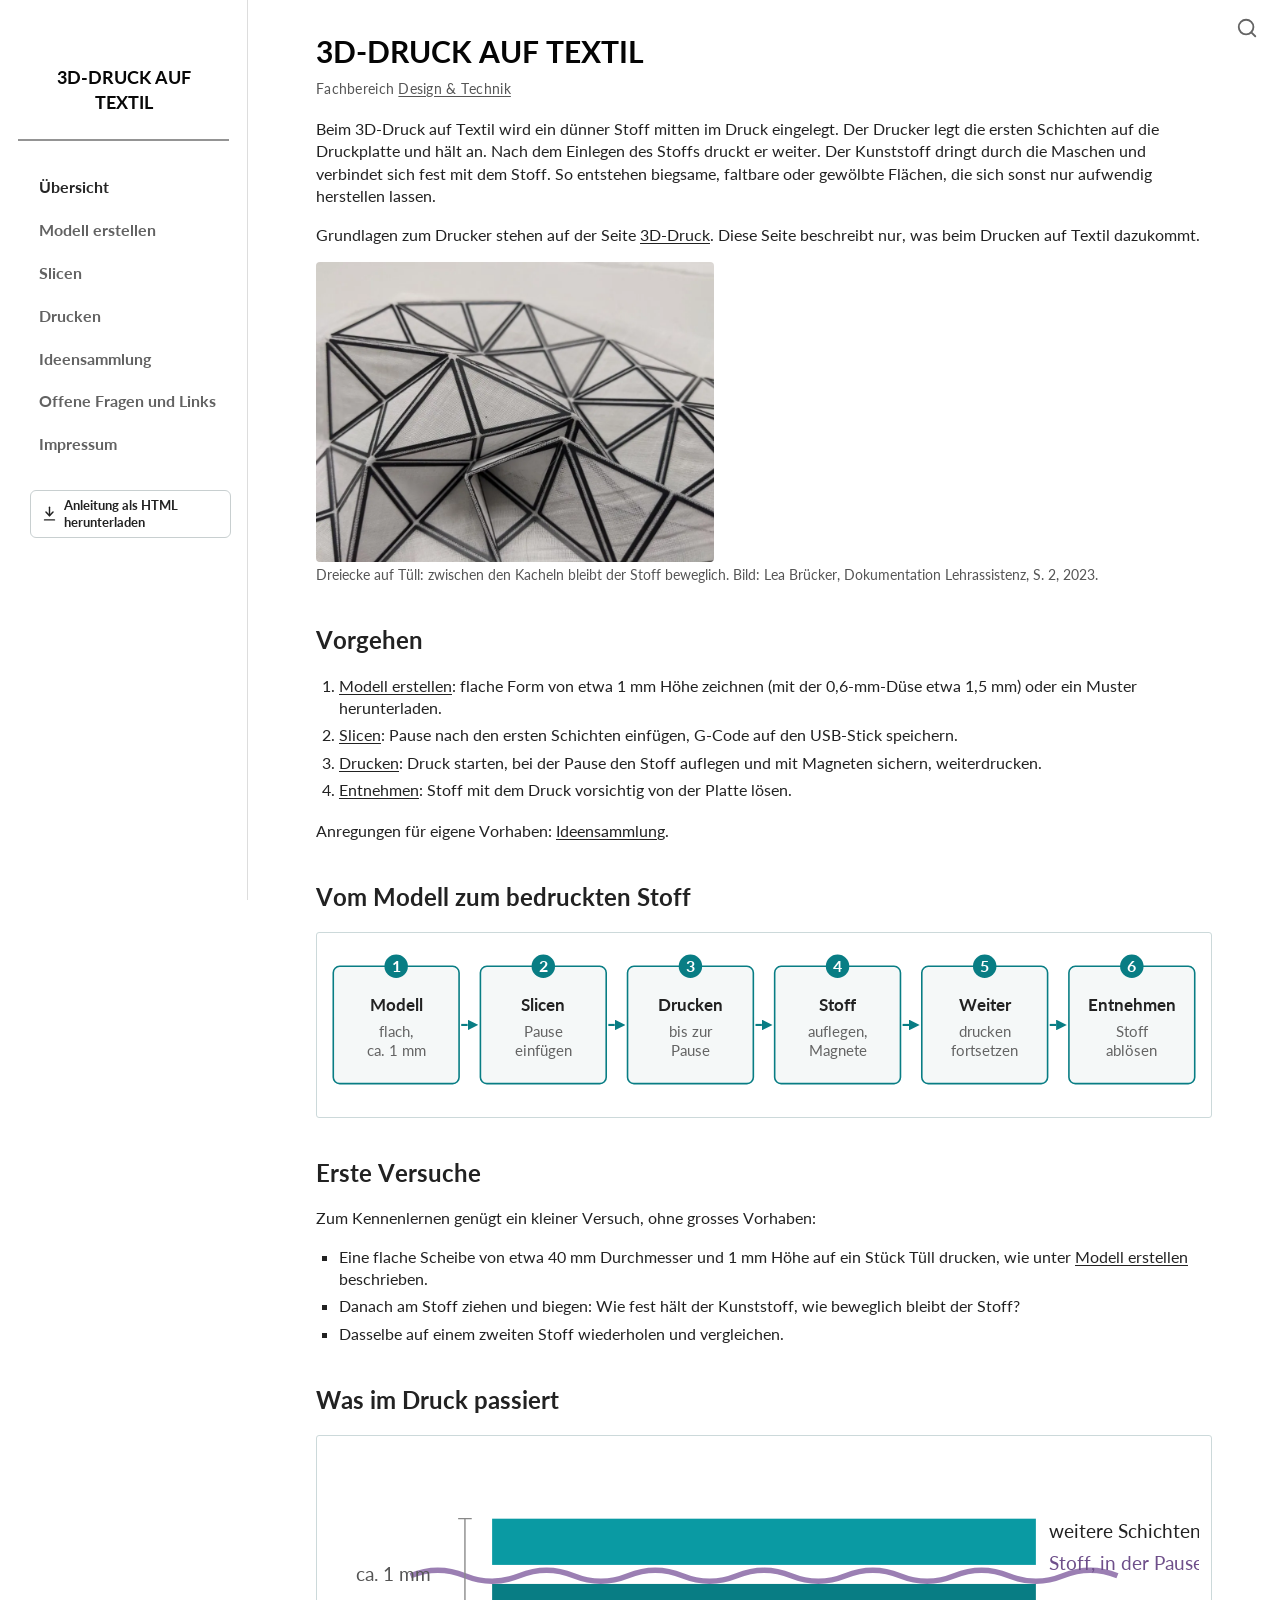
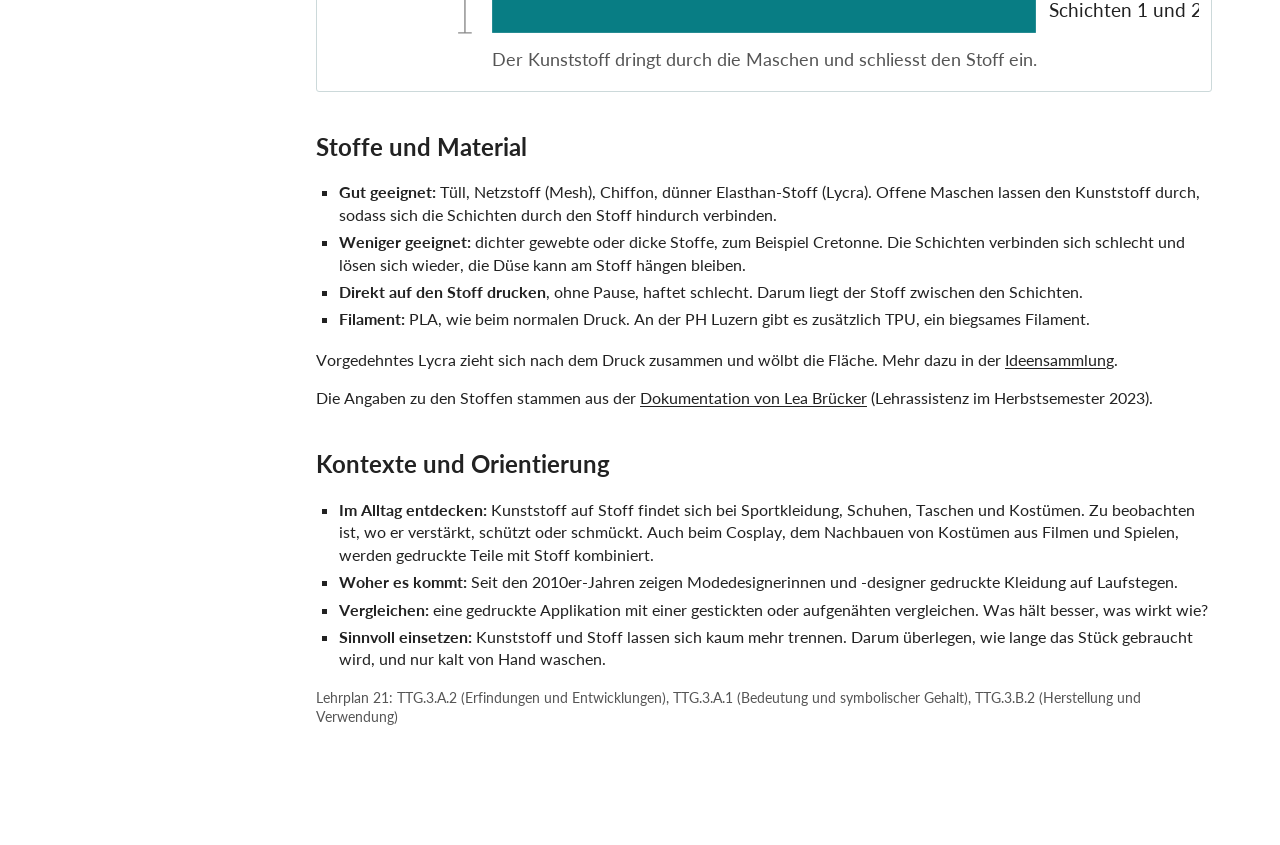
==== commit 84d02e11: "Vierte Prüfrunde: Empfehlungen der Stufen A und B umgesetzt Gerätebeschreibungen ohne Widerspruch (V" ====
--- a/3d-druck-textil.html
+++ b/3d-druck-textil.html
@@ -5,8 +5,8 @@
 <meta name="viewport" content="width=device-width, initial-scale=1">
 <title>3D-Druck auf Textil</title>
 <link rel="icon" href="[data-uri]">
-<style>@font-face{font-family:Lato;font-weight:400;font-style:normal;font-display:swap;src:url("[data-uri]") format("woff2")}
-@font-face{font-family:Lato;font-weight:700 900;font-style:normal;font-display:swap;src:url("[data-uri]") format("woff2")}
+<style>@font-face{font-family:Lato;font-weight:400;font-style:normal;font-display:swap;src:url("[data-uri]